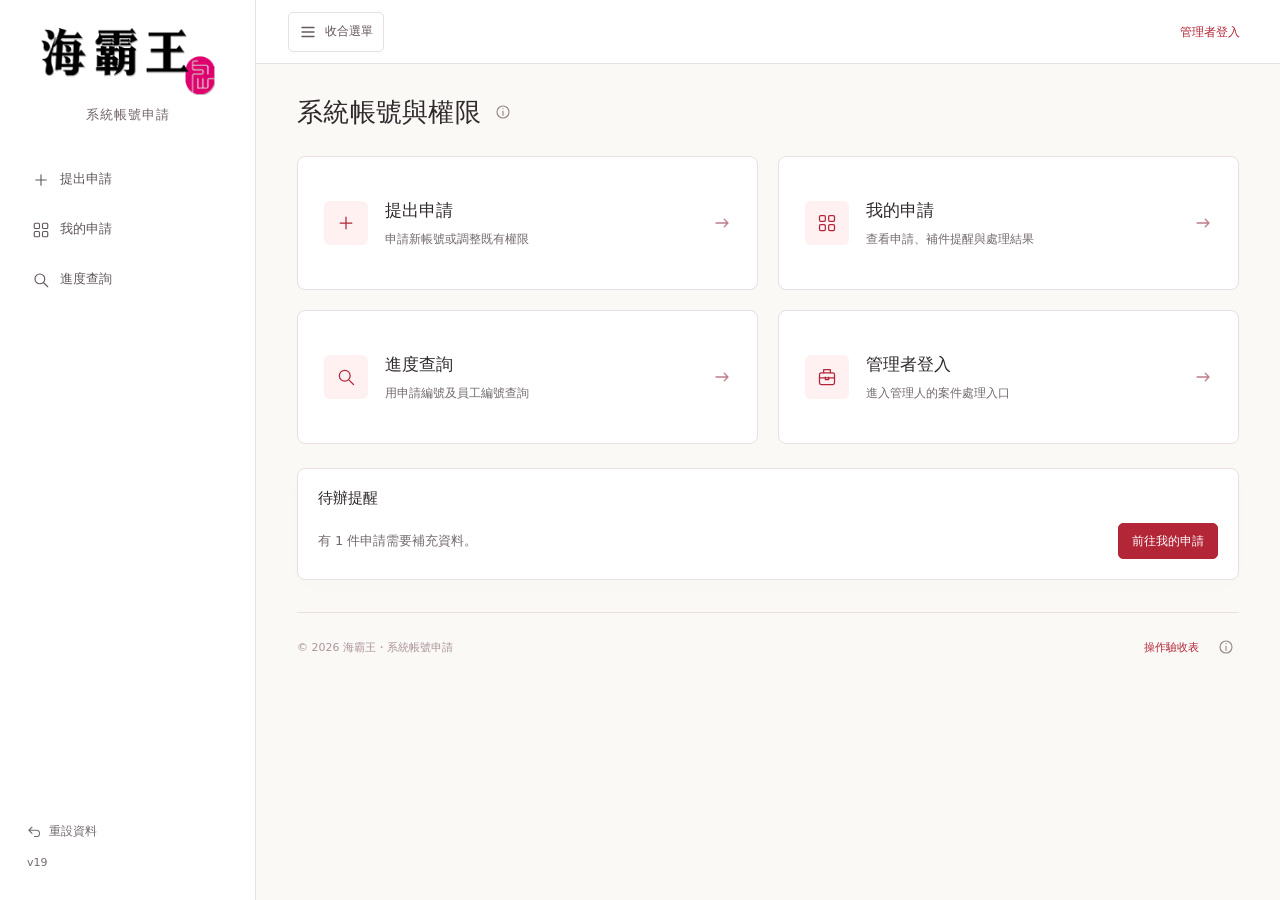
==== demo/index.html @ 64b32afa "Refine red application cards, visible navigation, and gentle transitions" ====
<!doctype html>
<html lang="zh-Hant">
<head>
  <meta charset="utf-8">
  <meta name="viewport" content="width=device-width, initial-scale=1">
  <meta name="theme-color" content="#b32638">
  <meta name="description" content="系統帳號與權限申請平台，提供申請、進度查詢、補件及案件處理。">
  <meta name="referrer" content="no-referrer">
  <meta http-equiv="Content-Security-Policy" content="default-src 'self'; script-src 'self'; style-src 'self' 'unsafe-inline'; img-src 'self' data:; font-src 'self'; connect-src 'none'; object-src 'none'; base-uri 'self'; form-action 'none'">
  <title>權限申請平台</title>
  <link rel="icon" href="./assets/favicon.svg" type="image/svg+xml">
  <link rel="stylesheet" href="./assets/style.css">
  <link rel="stylesheet" href="./assets/portal.css?v=20261023-wizard">
  <link rel="stylesheet" href="./assets/compact.css?v=20261023-wizard">
  <link rel="stylesheet" href="./assets/wizard.css?v=20261023-wizard">
  <link rel="stylesheet" href="./assets/material.css?v=20261023-red">
  <meta name="hpw-demo-version" content="v19-red-20261023">
  <script src="./assets/masters.js?v=20261023-wizard" defer></script>
  <script src="./assets/wizard.js?v=20261023-red" defer></script>
  <script src="./assets/app.js?v=20261023-red" defer></script>
</head>
<body>
  <a class="skip-link" href="#main">跳到主要內容</a>
  <div id="app"></div>
  <dialog id="detail-dialog" aria-labelledby="dialog-title"></dialog>
  <div id="toast" class="toast" role="status" aria-live="polite"></div>
  <noscript><p>請開啟 JavaScript 以使用此網站。</p></noscript>
</body>
</html>
---- demo/assets/style.css ----
:root{font-family:Inter,"Noto Sans TC","PingFang TC","Microsoft JhengHei",system-ui,sans-serif;color:#21304d;background:#f5f7fb;font-synthesis:none;--blue:#1748c5;--muted:#7a8499;--border:#e8ecf3;--ink:#172442;--sidebar:238px}*{box-sizing:border-box}body{margin:0;font-size:14px;line-height:1.6}button,input,select,textarea{font:inherit}button,a,input,select,textarea{-webkit-tap-highlight-color:transparent}button{cursor:pointer}a{color:var(--blue);text-decoration:none}button:focus-visible,a:focus-visible,input:focus-visible,select:focus-visible,textarea:focus-visible{outline:3px solid #93b5ff;outline-offset:3px}button:disabled{cursor:not-allowed;opacity:.5}svg{width:20px;height:20px;fill:none;stroke:currentColor;stroke-width:1.7;stroke-linecap:round;stroke-linejoin:round;flex-shrink:0}.skip-link{position:fixed;left:12px;top:-60px;background:white;z-index:200;padding:10px}.skip-link:focus{top:10px}.sidebar{position:fixed;inset:0 auto 0 0;width:var(--sidebar);background:#fff;border-right:1px solid var(--border);padding:27px 18px;display:flex;flex-direction:column;z-index:40}.brand{display:flex;align-items:center;gap:11px;padding:0 10px 30px}.brand-symbol{width:38px;height:42px;display:grid;place-items:center;border-radius:11px;background:var(--blue);color:white;box-shadow:0 4px 10px #1748c522}.brand-symbol svg{width:26px;height:26px}.brand strong{display:block;font-size:17px;letter-spacing:.3px;color:var(--ink)}.brand small{display:block;font-size:10px;letter-spacing:1.8px;color:#8a94a8}.nav-label{font-size:11px;color:#9aa2b2;padding:15px 15px 8px;letter-spacing:1px}.nav-item{display:flex;align-items:center;gap:12px;padding:12px 15px;color:#69748b;margin:4px 0;border-radius:9px;font-size:13px}.nav-item:hover{background:#f5f7fc;color:var(--ink)}.nav-item.active{background:#edf2ff;color:var(--blue);font-weight:650}.nav-item .nav-count{margin-left:auto;border-radius:6px;min-width:22px;text-align:center;background:white;font-size:11px}.sidebar-bottom{margin-top:auto;padding:20px 9px 0}.sidebar-help{padding:16px;border:1px solid var(--border);border-radius:12px;background:linear-gradient(145deg,#f8faff,#f4f7ff)}.sidebar-help strong{font-size:12px;display:block;color:#536588}.sidebar-help p{font-size:11px;color:#8a95aa;margin:6px 0 12px}.sidebar-help button{font-size:11px;background:white;border:1px solid #dce4f3;border-radius:6px;padding:6px 10px;color:#536588}.version{font-size:10px;color:#a5adbb;text-align:center;margin-top:18px}.shell{margin-left:var(--sidebar);min-height:100vh}.topbar{height:77px;display:flex;align-items:center;gap:20px;padding:0 40px;border-bottom:1px solid var(--border);background:#fff}.breadcrumbs{color:#9aa2b1;font-size:12px;white-space:nowrap}.breadcrumbs span{color:#4c5a76;margin-left:12px}.topbar-search{margin-left:auto;display:flex;align-items:center;gap:8px;color:#95a0b3}.topbar-search input{border:0;background:transparent;outline:none;width:175px;font-size:12px;color:var(--ink);padding:8px}.topbar-search svg{width:17px}.role-switch{display:flex;align-items:center;gap:9px;border-left:1px solid var(--border);padding-left:20px}.avatar{height:34px;width:34px;display:grid;place-items:center;border-radius:50%;background:#eaf0ff;color:var(--blue);font-weight:650;font-size:12px;flex-shrink:0}.role-switch label{display:block;font-size:9px;letter-spacing:.5px;color:#8b95a8;line-height:1.2}.role-switch select{border:0;background:transparent;color:#3f4d67;font-size:12px;padding:2px 18px 2px 0;max-width:155px}.mobile-menu{display:none;background:transparent;border:0;padding:5px}.demo-strip{display:flex;justify-content:center;align-items:center;gap:8px;padding:9px 20px;background:#fff9e9;color:#9c7732;font-size:11px;border-bottom:1px solid #f5ebd2}.demo-strip svg{height:14px;width:14px}.demo-strip strong{font-weight:650}.content{max-width:1460px;margin:0 auto;padding:32px 40px 28px}.page-heading{display:flex;align-items:center;justify-content:space-between;gap:20px;margin-bottom:26px}.eyebrow{font-size:10px;color:#8693ac;letter-spacing:1.8px;font-weight:600;text-transform:uppercase;margin:0 0 5px}.page-heading h1{font-size:25px;letter-spacing:.5px;font-weight:700;color:var(--ink);margin:0 0 7px}.page-heading p{font-size:12px;color:#8893a8;margin:0}.heading-actions{display:flex;gap:9px}.btn{display:inline-flex;align-items:center;justify-content:center;gap:7px;border:1px solid #dfe5ef;border-radius:8px;background:#fff;color:#5a6781;padding:9px 15px;font-size:12px;line-height:1.5;white-space:nowrap;min-height:37px}.btn svg{width:15px;height:15px}.btn:hover{background:#f6f8fc}.btn.primary{background:var(--blue);color:#fff;border-color:var(--blue);box-shadow:0 3px 7px #1748c51a}.btn.primary:hover{background:#103baa}.btn.danger{color:#ba4852;border-color:#f0d5d8}.btn.text{background:none;border:0;color:var(--blue);box-shadow:none;padding:5px 8px}.btn.small{font-size:11px;min-height:29px;padding:5px 10px}.welcome{border:1px solid #e0e9fa;background:linear-gradient(110deg,#edf3ff 0%,#f3f7ff 70%,#f0f6ff);border-radius:14px;padding:25px 28px;display:flex;align-items:center;justify-content:space-between;gap:20px;margin-bottom:24px;overflow:hidden}.welcome-tag{font-size:10px;letter-spacing:.7px;color:#5275c3;display:flex;align-items:center;gap:6px;margin-bottom:7px}.welcome-tag .dot{width:5px;height:5px;border-radius:50%;background:#668ce3}.welcome h2{margin:0 0 8px;font-size:20px;color:#294775;font-weight:650}.welcome p{font-size:12px;color:#7388ab;max-width:560px;margin:0}.welcome-art{width:115px;height:99px;display:grid;place-items:center;position:relative;flex-shrink:0}.art-back{position:absolute;width:65px;height:82px;background:#d9e6ff;border:1px solid #c8dafa;border-radius:10px;transform:rotate(13deg);left:33px;top:5px}.art-front{position:relative;width:66px;height:82px;display:flex;flex-direction:column;gap:8px;border:1px solid #c3d5fa;background:#fff;border-radius:9px;padding:13px;transform:rotate(-7deg);box-shadow:0 8px 20px #5073bb15}.art-front span{height:4px;background:#dce6f8;border-radius:2px}.art-front span:first-child{height:17px;width:17px;display:grid;place-items:center;background:#eaf1ff;color:#6289da}.art-front span svg{width:13px}.art-check{position:absolute;right:5px;bottom:4px;width:28px;height:28px;background:#7397ea;border-radius:50%;display:grid;place-items:center;color:#fff;border:4px solid #edf3ff}.art-check svg{width:14px}.stats{display:grid;grid-template-columns:repeat(4,minmax(0,1fr));gap:17px;margin-bottom:24px}.stat-card{border:1px solid var(--border);border-radius:12px;background:white;padding:18px 20px}.stat-top{display:flex;justify-content:space-between;align-items:center;color:#8790a3;font-size:11px}.stat-icon{height:32px;width:32px;border-radius:9px;display:grid;place-items:center;background:#eef3ff;color:#5d7ed0}.stat-icon svg{height:16px;width:16px}.stat-card:nth-child(2) .stat-icon{background:#fff7e8;color:#d3a550}.stat-card:nth-child(3) .stat-icon{background:#e9f8f1;color:#53a487}.stat-card:nth-child(4) .stat-icon{background:#fff0f0;color:#d48084}.stat-bottom{display:flex;align-items:flex-end;justify-content:space-between;margin-top:9px}.stat-number{font-size:31px;font-weight:650;color:#283754;line-height:1.1;font-variant-numeric:tabular-nums}.stat-caption{font-size:10px;color:#9ba4b4;margin-top:8px}.stat-bottom small{font-size:10px;color:#9aa5b6}.dashboard-grid{display:grid;grid-template-columns:minmax(0,1fr) 280px;gap:23px;align-items:start}.panel{background:white;border:1px solid var(--border);border-radius:12px;overflow:hidden}.panel-head{display:flex;align-items:center;justify-content:space-between;padding:20px 22px 15px;gap:12px}.panel-head h2{font-size:14px;font-weight:650;color:#344260;margin:0}.panel-head p{font-size:10px;color:#9ba4b4;margin:4px 0 0}.panel-head svg{width:16px}.filter-bar{display:flex;align-items:center;gap:5px;padding:0 20px 15px;border-bottom:1px solid #f0f3f7;flex-wrap:wrap}.filter{border:0;background:transparent;border-radius:6px;padding:6px 10px;color:#8c96a9;font-size:11px}.filter.active{background:#edf2ff;color:var(--blue);font-weight:600}.filter .count{margin-left:5px;font-size:9px;opacity:.8}.table-wrap{overflow:auto}table{width:100%;border-collapse:collapse;text-align:left;white-space:nowrap;font-size:11px}th{background:#fafbfe;color:#99a2b4;font-weight:500;padding:12px 15px;border-bottom:1px solid #f0f3f8}th:first-child,td:first-child{padding-left:23px}td{padding:15px;border-bottom:1px solid #f1f4f8;color:#68758e}tr:last-child td{border-bottom:0}td strong{display:block;font-weight:500;color:#354969;font-size:11px}td small{font-size:9px;color:#a3adbc;display:block;margin-top:3px}.request-link{padding:0;color:#45689f;border:0;background:none;font-size:11px;font-variant-numeric:tabular-nums}.request-link:hover{text-decoration:underline}.system-tag{display:inline-block;border:1px solid #e7ecf4;background:#f8faff;padding:1px 6px;border-radius:4px;font-size:10px;color:#8390a7;margin:2px 4px 2px 0}.badge{display:inline-flex;align-items:center;gap:5px;font-size:10px;border-radius:5px;padding:3px 7px;background:#f0f3f8;color:#7d8ca5;white-space:nowrap}.badge:before{content:"";width:4px;height:4px;border-radius:50%;background:currentColor}.badge.pending{background:#fff7e8;color:#bb9546}.badge.progress{background:#edf3ff;color:#7392cf}.badge.complete{background:#eaf8f0;color:#64a184}.badge.returned{background:#fff0f0;color:#cd8489}.badge.partial{background:#f2edfe;color:#9b85ca}.table-footer{display:flex;justify-content:space-between;align-items:center;gap:10px;border-top:1px solid #eef1f6;padding:13px 21px;font-size:10px;color:#a0a9b8}.pagination{display:flex;gap:5px}.pagination button{border:1px solid var(--border);background:#fff;border-radius:5px;min-width:25px;height:25px;color:#9ca5b4;font-size:10px}.pagination .active{background:#edf2ff;border-color:#d8e2fa;color:var(--blue)}.side-stack{display:flex;flex-direction:column;gap:18px}.guide-list{padding:0 20px 17px}.guide-item{display:flex;align-items:flex-start;gap:12px;margin:15px 0}.step-icon{width:27px;height:27px;border-radius:8px;background:#f0f4fc;display:grid;place-items:center;color:#8ca0c1;flex-shrink:0}.step-icon svg{width:14px;height:14px}.guide-item strong{display:block;font-size:11px;font-weight:550;color:#63718d}.guide-item p{font-size:10px;line-height:1.7;color:#a0a8b7;margin:3px 0 0}.timeline{padding:0 22px 18px}.timeline-item{position:relative;padding:0 0 18px 18px;border-left:1px solid #e8edf6}.timeline-item:last-child{border-left-color:transparent;padding-bottom:2px}.timeline-item:before{position:absolute;content:"";left:-4px;top:5px;width:7px;height:7px;border-radius:50%;background:#b4c6eb;border:2px solid white;box-shadow:0 0 0 1px #dce5f5}.timeline-item strong{display:block;font-size:10px;font-weight:500;color:#74819b}.timeline-item small{font-size:9px;color:#adb5c1}.timeline-item p{font-size:10px;color:#9aa6ba;margin:3px 0}.mini-note{font-size:10px;color:#9da8bb;display:flex;gap:7px;align-items:flex-start;margin-top:20px}.mini-note svg{width:13px;height:13px;margin-top:2px}.page-footer{display:flex;justify-content:space-between;align-items:center;margin-top:28px;padding-top:18px;color:#b0b8c6;font-size:10px;border-top:1px solid #e9edf5;gap:10px}.form-layout{display:grid;grid-template-columns:minmax(0,1fr) 280px;gap:23px;align-items:start}.form-section{padding:23px 26px;border-bottom:1px solid #f0f3f7}.form-section:last-child{border-bottom:0}.section-heading{display:flex;align-items:center;gap:9px;margin-bottom:20px}.section-number{display:grid;place-items:center;width:23px;height:23px;border-radius:7px;background:#edf3ff;color:#7694d0;font-size:11px}.section-heading h2{font-size:14px;margin:0;font-weight:600}.form-grid{display:grid;grid-template-columns:1fr 1fr;gap:17px 22px}.field{display:flex;flex-direction:column;gap:6px;font-size:12px;color:#6b7891}.field input,.field select,.field textarea,.lookup-input{width:100%;border:1px solid #e0e6f0;border-radius:7px;background:#fff;color:#364764;padding:10px 12px;font-size:12px;min-height:40px}.field input::placeholder,.field textarea::placeholder{color:#b1b9c8}.field textarea{min-height:90px;resize:vertical}.required{color:#d58d94}.full{grid-column:1/-1}.radio-group{display:flex;gap:20px;flex-wrap:wrap;font-size:12px;color:#66758f;margin-bottom:18px}.radio-group label{display:flex;align-items:center;gap:7px}input[type=radio],input[type=checkbox]{accent-color:var(--blue);height:15px;width:15px;flex-shrink:0}.system-card{border:1px solid #e4eaf3;border-radius:9px;padding:13px 15px;margin-bottom:11px}.system-card.selected{border-color:#b4c8f5;background:#fcfdff}.system-choice{display:flex;align-items:center;gap:10px;font-weight:550;font-size:12px;cursor:pointer}.system-choice small{margin-left:auto;color:#a6b0c0;font-size:10px;font-weight:400}.role-options{display:flex;gap:9px 18px;flex-wrap:wrap;margin:13px 0 2px 24px;border-top:1px dashed #e5ecf8;padding-top:12px}.role-options label{display:flex;align-items:center;gap:6px;font-size:11px;color:#7989a4}.role-options input{width:13px;height:13px}.company-options{display:flex;gap:16px;flex-wrap:wrap}.company-options label{display:flex;align-items:center;gap:7px;color:#74829c;font-size:12px}.form-submit{display:flex;align-items:center;justify-content:space-between;gap:15px;padding:20px 26px;background:#fcfdff}.form-submit p{font-size:10px;color:#9ca7ba;margin:0}.success-panel{text-align:center;padding:45px 25px}.success-mark{width:55px;height:55px;border-radius:50%;background:#e6f6ed;color:#55a07c;display:grid;place-items:center;margin:0 auto 16px}.success-mark svg{width:27px;height:27px}.success-panel h2{font-size:21px;margin:0 0 7px}.success-panel p{font-size:12px;color:#8a97ae}.request-number{display:flex;align-items:center;justify-content:space-between;gap:20px;max-width:380px;margin:24px auto;background:#f3f6fc;border:1px solid #e3eaf5;border-radius:9px;padding:14px 18px}.request-number code{font-size:18px;color:#30579b}.success-actions{display:flex;justify-content:center;gap:12px}.lookup-panel{padding:27px;max-width:830px}.lookup-panel h2{font-size:14px;margin:0 0 8px}.lookup-panel>p{font-size:12px;color:#8d99af}.lookup-form{display:grid;grid-template-columns:1.5fr 1fr auto;align-items:end;gap:14px;margin:24px 0 14px}.sample-link{display:flex;gap:10px;align-items:center;font-size:11px;color:#9ca7b9}.lookup-result{max-width:1000px;margin-top:22px}.case-summary{padding:22px 25px;border-bottom:1px solid var(--border)}.case-summary h2{font-size:15px;margin:0 0 15px;display:flex;gap:14px;align-items:center;flex-wrap:wrap}.detail-grid{display:grid;grid-template-columns:repeat(3,1fr);gap:17px}.detail-grid dt{font-size:10px;color:#9aa5b8;margin-bottom:4px}.detail-grid dd{margin:0;font-size:12px;color:#556784;overflow-wrap:anywhere}.detail-grid dl{margin:0}.return-note{background:#fff5f3;border:1px solid #f5dfdb;border-radius:8px;color:#b17d71;font-size:12px;padding:12px 16px;margin:16px 25px}.case-actions{display:flex;justify-content:flex-end;gap:10px;padding:17px 25px}.empty{text-align:center;padding:45px 20px;color:#a2adbe;font-size:12px}.empty svg{display:block;margin:0 auto 10px;width:30px;height:30px;color:#c1ccdd}.settings-grid{display:grid;grid-template-columns:repeat(2,minmax(0,1fr));gap:20px}.settings-list{padding:0 22px 15px}.settings-row{display:flex;justify-content:space-between;align-items:center;padding:13px 0;border-top:1px solid var(--border);gap:15px}.settings-row strong{font-size:12px;display:block;font-weight:550}.settings-row small{display:block;font-size:10px;color:#98a4b9}.settings-row label{display:flex;align-items:center;gap:8px;font-size:11px;color:#8c9bb1}.settings-row select{font-size:11px;border:1px solid var(--border);border-radius:6px;padding:5px;max-width:170px;color:#63748f;background:white}.notice{padding:14px 18px;border:1px solid #e3eaf7;border-radius:9px;background:#f3f7ff;color:#7a8eaf;font-size:11px;margin-bottom:20px}dialog{width:min(690px,calc(100% - 30px));border:1px solid #e0e7f1;border-radius:15px;padding:0;color:var(--ink);max-height:90vh;box-shadow:0 30px 100px #13254d30}dialog::backdrop{background:#162d5144;backdrop-filter:blur(3px)}.dialog-header{display:flex;align-items:center;justify-content:space-between;padding:20px 25px;border-bottom:1px solid var(--border);position:sticky;top:0;background:white;z-index:1}.dialog-header h2{font-size:15px;margin:0}.dialog-body{padding:23px 25px}.dialog-body h3{font-size:13px;margin:22px 0 12px}.icon-btn{background:none;border:0;color:#9aa5b9;padding:3px;display:grid;place-items:center}.dialog-footer{display:flex;justify-content:flex-end;gap:10px;padding:17px 25px;background:#fafcff;border-top:1px solid var(--border);flex-wrap:wrap}.dialog-body .notice{margin-top:17px}.dialog-body .detail-grid{grid-template-columns:1fr 1fr}.dialog-body .form-grid{margin-top:20px}.secret-demo{background:#f5f7fc;padding:15px;border-radius:8px;border:1px solid #e4eaf4;margin-top:17px;font-size:12px}.secret-demo code{color:#4a6d9f}.toast{position:fixed;bottom:26px;left:calc(50% + 80px);transform:translate(-50%,20px);opacity:0;pointer-events:none;z-index:100;max-width:calc(100% - 30px);padding:12px 20px;border-radius:9px;background:#263a5c;color:white;font-size:12px;box-shadow:0 7px 25px #18294425;transition:opacity .18s,transform .18s}.toast.visible{opacity:1;transform:translate(-50%,0)}.menu-backdrop{display:none}.error-text{font-size:12px;color:#bb6b70;margin:12px 0}.plain-list{font-size:11px;color:#95a2b6;padding-left:16px;line-height:2.1}.chip-button{border:1px solid #dfe7f4;background:#f6f9ff;border-radius:5px;padding:4px 9px;font-size:10px;color:#7790b8}.manager-tabs{margin-bottom:18px;display:flex;gap:8px}.manager-tabs button{border:1px solid #e2e8f3;background:white;color:#8a98af;border-radius:7px;padding:8px 15px;font-size:12px}.manager-tabs button.active{border-color:#bfcef0;background:#edf3ff;color:var(--blue)}[hidden]{display:none!important}@media(min-width:1550px){.dashboard-grid{grid-template-columns:minmax(0,1fr) 310px}}@media(max-width:1200px){:root{--sidebar:215px}.topbar{padding:0 26px}.content{padding:28px 26px}.dashboard-grid,.form-layout{grid-template-columns:minmax(0,1fr) 245px;gap:17px}.stat-card{padding:15px}.topbar-search input{width:115px}.panel-head{padding:18px}.form-grid{gap:16px}}@media(max-width:1050px){.dashboard-grid,.form-layout{grid-template-columns:1fr}.side-stack{display:grid;grid-template-columns:1fr 1fr}.topbar-search{display:none}.role-switch{margin-left:auto}.stat-card{padding:15px 17px}.welcome h2{font-size:19px}}@media(max-width:760px){:root{--sidebar:238px}.sidebar{transform:translateX(-100%);transition:transform .2s}.sidebar.open{transform:translateX(0)}.menu-backdrop.visible{display:block;position:fixed;inset:0;background:#1b30564d;z-index:35}.shell{margin-left:0}.mobile-menu{display:block}.topbar{height:66px;padding:0 17px;gap:10px}.breadcrumbs{font-size:11px}.breadcrumbs span{margin-left:6px}.role-switch{padding-left:12px;gap:7px}.role-switch select{max-width:135px;font-size:11px}.avatar{height:30px;width:30px}.demo-strip{font-size:10px;padding:8px 15px;line-height:1.6}.content{padding:23px 17px}.page-heading{align-items:flex-start;gap:12px;margin-bottom:20px}.page-heading h1{font-size:22px}.page-heading p{font-size:11px;max-width:230px}.heading-actions .btn{padding:8px 11px;font-size:11px}.welcome{padding:22px}.welcome h2{font-size:17px}.welcome p{font-size:11px}.welcome-art{width:80px;transform:scale(.85);transform-origin:right center}.stats{grid-template-columns:repeat(2,minmax(0,1fr));gap:12px}.stat-number{font-size:28px}.stat-caption{font-size:9px}.side-stack{grid-template-columns:1fr}.form-section{padding:21px 19px}.form-grid{grid-template-columns:1fr;gap:15px}.lookup-form{grid-template-columns:1fr}.lookup-panel{padding:22px}.detail-grid{grid-template-columns:1fr 1fr}.settings-grid{grid-template-columns:1fr}.table-footer{padding:13px 15px}.page-footer{font-size:9px;align-items:flex-start;gap:14px}.toast{left:50%}.form-submit{padding:18px;align-items:flex-end}.form-submit p{max-width:185px}.dialog-body,.dialog-header{padding:20px}.dialog-body .form-grid{grid-template-columns:1fr}.dialog-body .detail-grid{gap:14px}.success-actions{flex-wrap:wrap}.request-number{padding:12px}.request-number code{font-size:16px}.system-choice small{display:none}}@media(prefers-reduced-motion:reduce){*{transition:none!important;scroll-behavior:auto!important}}
---- demo/assets/portal.css ----
/* The supplied original v19 uses a warm gray canvas, pink actions and blue section rules.
   Keep that hierarchy, with larger type, stronger contrast and responsive task cards. */
:root {
  --blue: #be3159;
  --ink: #263147;
  --muted: #596477;
  --border: #d9dee7;
  --sidebar: 258px;
  color: var(--ink);
  background: #f7f5f6;
  font-family: "Microsoft JhengHei", "PingFang TC", system-ui, sans-serif;
}
body { font-size: 16px; line-height: 1.7; }
button, a, input, select, textarea { touch-action: manipulation; }
button:focus-visible, a:focus-visible, input:focus-visible, select:focus-visible,
textarea:focus-visible { outline-color: #285cb4; }
.sidebar { padding: 30px 18px 20px; background: #f2f3f6; overflow-y: auto; }
.brand { padding: 0 8px 27px; }
.brand-symbol { background: #be3159; box-shadow: none; }
.brand small { color: #5b6576; font-size: 14px; letter-spacing: 1px; }
.brand strong { font-size: 20px; }
.brand { flex-direction: column; align-items: center; gap: 10px; padding: 0 0 24px; }
.company-logo { display: block; width: 205px; max-width: 100%; height: auto; object-fit: contain; background: #fff; }
.brand-caption { color: #465267; font-size: 17px; letter-spacing: 1px; }
.mobile-brand { display: none; }
.nav-label { color: #596477; font-size: 14px; letter-spacing: 0; }
.nav-item { color: #465267; font-size: 16px; min-height: 48px; padding: 12px 14px; }
.nav-item.active { background: #fbe6ed; color: #a5254a; }
.nav-item:hover { background: #fff; }
.sidebar-help { background: #fff; border-color: #d9dee7; padding: 16px; }
.sidebar-help strong { color: #39465c; font-size: 15px; }
.sidebar-help p, .sidebar-help button { color: #596477; font-size: 14px; }
.sidebar-help button { min-height: 44px; }
.version { color: #596477; font-size: 13px; }
.topbar { padding: 0 36px; height: 78px; }
.breadcrumbs, .topbar-search input { color: #596477; font-size: 14px; }
.breadcrumbs span { color: #263147; }
.topbar-search input { width: 190px; }
.role-switch { margin-left: auto; }
.role-switch label { color: #596477; font-size: 13px; }
.role-switch select { color: #263147; font-size: 15px; min-height: 36px; max-width: 182px; }
.avatar { color: #a5254a; background: #fbe6ed; font-size: 15px; }
.demo-strip { color: #755318; background: #fff7e4; font-size: 14px; padding: 10px 20px; }
.demo-strip svg { width: 18px; height: 18px; }
.content { max-width: 1440px; padding: 34px 36px; }
.page-heading { margin-bottom: 25px; }
.page-heading h1 { font-size: clamp(26px, 2.5vw, 34px); color: #263147; letter-spacing: 0; line-height: 1.45; }
.page-heading p { color: #596477; font-size: 16px; margin-top: 8px; }
.btn, .btn.small, .chip-button { min-height: 44px; font-size: 15px; padding: 10px 16px; border-radius: 9px; color: #39465c; }
.btn.primary { background: #be3159; border-color: #be3159; color: #fff; box-shadow: none; }
.btn.primary:hover { background: #a5254a; }
.btn.text { color: #a5254a; }
.btn.danger { color: #a3293b; border-color: #dcb7bd; }
.btn svg { width: 18px; height: 18px; }
.panel { border-color: #d9dee7; border-radius: 12px; box-shadow: 0 2px 5px #26314703; }
.panel-head { padding: 22px 24px 16px; }
.panel-head h2 { font-size: 19px; color: #263147; }
.panel-head p { font-size: 14px; color: #596477; }
.form-layout { grid-template-columns: minmax(0, 1fr) 264px; gap: 24px; }
.form-intro { display: flex; gap: 9px; align-items: flex-start; background: #fafbfc; color: #596477; padding: 16px 26px; font-size: 14px; border-bottom: 1px solid var(--border); }
.form-intro svg { width: 18px; height: 18px; margin-top: 3px; }
.form-intro strong, .required { color: #a5254a; }
.form-section { padding: 28px 26px; border-color: #e7e9ee; scroll-margin-top: 20px; }
.section-heading { border-left: 4px solid #4a86ff; padding-left: 12px; margin-bottom: 22px; gap: 9px; }
.section-heading h2 { font-size: 21px; font-weight: 750; color: #263147; }
.section-number { background: #edf3fd; color: #315d9d; min-width: 27px; width: 27px; height: 27px; font-size: 14px; }
.form-grid { grid-template-columns: 1fr 1fr; gap: 20px; }
.field { color: #39465c; font-size: 16px; gap: 8px; }
.field input, .field select, .field textarea, .lookup-input {
  border-color: #b8c0ce; border-radius: 8px; padding: 11px 12px;
  color: #263147; font-size: 16px; min-height: 48px; line-height: 1.5;
}
.field input:focus, .field select:focus, .field textarea:focus { border-color: #285cb4; }
.field input:disabled, .field input[readonly] { color: #596477; background: #f2f3f6; opacity: 1; }
.field input::placeholder, .field textarea::placeholder { color: #667085; }
.field textarea { min-height: 120px; }
.radio-group { gap: 12px; font-size: 16px; margin-bottom: 22px; }
.radio-group label { border: 1px solid #d9dee7; border-radius: 8px; min-height: 48px; padding: 10px 16px; color: #39465c; cursor: pointer; }
.radio-group label:has(input:checked) { background: #fff1f5; border-color: #ce7390; color: #9b2246; }
input[type=radio], input[type=checkbox] { width: 20px; height: 20px; margin: 0; }
.system-card { border-color: #d9dee7; padding: 15px 18px; margin-bottom: 14px; }
.system-card.selected { border-color: #ce7390; background: #fffbfc; }
.system-choice { font-size: 16px; min-height: 36px; color: #263147; flex-wrap: wrap; }
.system-choice small { color: #596477; font-size: 13px; }
.role-options { gap: 4px 18px; margin: 12px 0 0 0; padding-top: 12px; border-color: #e2d4da; }
.role-options label, .company-options label { font-size: 15px; color: #39465c; min-height: 44px; gap: 9px; }
.role-options input { width: 20px; height: 20px; }
.role-options span { color: #596477 !important; font-size: 14px !important; }
.form-submit { padding: 20px 26px; border-top: 1px solid #d9dee7; background: #fafbfc; align-items: center; }
.form-submit p { color: #596477; font-size: 14px; max-width: 280px; }
.application-aside { position: sticky; top: 24px; }
.draft-summary { padding: 0 24px 20px; }
.draft-summary dl { margin: 0; }
.draft-summary dt { color: #596477; font-size: 14px; margin-top: 13px; }
.draft-summary dd { color: #263147; font-size: 16px; margin: 2px 0 0; overflow-wrap: anywhere; }
.draft-summary p { color: #596477; font-size: 14px; border-top: 1px solid #d9dee7; padding-top: 16px; margin-bottom: 0; }
.guide-item strong { font-size: 15px; color: #39465c; }
.guide-item p, .plain-list { font-size: 14px; color: #596477; }
.guide-list { padding: 0 24px 22px; }
.step-icon { color: #315d9d; background: #edf3fd; }
.action-banner { border: 1px solid #e5b1c1; border-radius: 12px; background: #fff1f5; padding: 22px 24px; display: flex; align-items: center; justify-content: space-between; gap: 18px; margin-bottom: 22px; }
.action-banner > div { display: flex; gap: 14px; align-items: center; }
.action-banner strong { font-size: 18px; color: #962343; }
.action-banner p { font-size: 15px; color: #65414e; margin: 5px 0 0; }
.action-banner svg { color: #a5254a; }
.stats { gap: 14px; }
.stat-card { padding: 18px; }
.stat-top, .stat-caption, .stat-bottom small { color: #596477; font-size: 14px; }
.stat-number { font-size: 32px; color: #263147; }
.dashboard-grid { grid-template-columns: minmax(0, 1fr); }
.dashboard-grid > .side-stack { display: none; }
.filter { color: #596477; font-size: 15px; padding: 10px 12px; min-height: 44px; }
.filter .count { font-size: 14px; }
.filter.active, .pagination .active { color: #a5254a; background: #fbe6ed; }
table { font-size: 15px; white-space: normal; }
th { color: #596477; background: #f4f5f7; font-size: 14px; }
td { color: #465267; padding: 18px 14px; overflow-wrap: anywhere; }
td strong, .request-link { color: #39465c; font-size: 15px; }
td small { color: #596477; font-size: 14px; }
.request-link { color: #a5254a; min-height: 44px; text-align: left; overflow-wrap: anywhere; }
.system-tag { color: #465267; background: #f2f4f8; border-color: #d9dee7; font-size: 13px; padding: 3px 7px; }
.badge { font-size: 14px; padding: 5px 9px; font-weight: 550; }
.badge.pending { color: #815900; background: #fff5d9; }
.badge.progress { color: #315d9d; background: #edf3ff; }
.badge.complete { color: #246547; background: #e8f5ed; }
.badge.returned { color: #a3293b; background: #fcebed; }
.badge.partial { color: #68439d; background: #f1eafa; }
.table-footer, .pagination button { color: #596477; font-size: 14px; }
.pagination button { min-width: 44px; height: 44px; }
.lookup-panel h2 { font-size: 21px; }
.lookup-panel > p, .sample-link { font-size: 15px; color: #596477; }
.lookup-form { grid-template-columns: 1.4fr 1fr auto; gap: 16px; }
.chip-button { color: #315d9d; }
.case-summary h2 { font-size: 20px; }
.detail-grid dt { color: #596477; font-size: 14px; }
.detail-grid dd { color: #263147; font-size: 16px; }
.return-note { color: #963d35; border-color: #e4bdb8; font-size: 16px; }
.notice, .mini-note { color: #526179; font-size: 14px; }
.notice { background: #edf3fd; border-color: #cad8ee; }
.mini-note svg { width: 18px; height: 18px; }
.empty { color: #596477; font-size: 16px; }
.success-panel h2 { font-size: 26px; }
.success-panel p { color: #596477; font-size: 16px; }
.request-number { max-width: 440px; }
.request-number code { color: #a5254a; }
.manager-tabs { flex-wrap: wrap; }
.manager-tabs button { color: #596477; font-size: 16px; min-height: 48px; }
.manager-tabs button.active { color: #a5254a; border-color: #ce7390; background: #fff1f5; }
.settings-row strong { color: #263147; font-size: 16px; }
.settings-row small, .settings-row label { color: #596477; font-size: 14px; }
.settings-row select { color: #39465c; font-size: 15px; min-height: 44px; }
.settings-row { padding: 18px 0; }
.settings-tabs { display: flex; flex-wrap: wrap; gap: 4px; padding: 16px 18px 0; border-bottom: 1px solid var(--border); background: #fafbfc; }
.settings-tabs [role=tab] { min-height: 48px; font-size: 15px; color: #596477; padding: 10px 14px; background: transparent; border: 0; border-bottom: 3px solid transparent; }
.settings-tabs [aria-selected=true] { color: #a5254a; font-weight: 700; border-bottom-color: #be3159; }
.master-content { padding: 24px 26px; border-bottom: 1px solid #e7e9ee; }
.master-content h2 { font-size: 21px; margin: 0 0 8px; }
.master-content h3 { font-size: 21px; margin: 28px 0 18px; padding-left: 12px; border-left: 4px solid #4a86ff; }
.master-content > p, .field-help { font-size: 14px; color: #596477; margin: 0; }
.master-content .form-grid { margin-bottom: 24px; }
.master-checkbox { display: flex; align-items: center; gap: 10px; min-height: 44px; font-size: 15px; }
.master-add { padding: 22px 26px; }
.master-add summary { font-size: 17px; cursor: pointer; color: #a5254a; min-height: 44px; display: list-item; }
.master-add .form-grid { margin: 20px 0; }
.history-form { display: flex; align-items: end; gap: 12px; margin-top: 22px; }
.history-form .field { flex: 1; }
.page-footer a { color: #a5254a; min-height: 44px; display: inline-flex; align-items: center; }
.acceptance-container { max-width: 1180px; margin: auto; padding: 32px 24px; }
.acceptance-header { display: flex; align-items: center; justify-content: space-between; gap: 20px; }
.acceptance-header img { width: 192px; height: auto; background: #fff; }
.acceptance-container h1 { font-size: 30px; }
.acceptance-container h2 { font-size: 21px; }
.acceptance-page td { vertical-align: top; }
.acceptance-result { min-width: 110px; }
.acceptance-result label { display: flex; align-items: center; gap: 8px; min-height: 44px; white-space: nowrap; }
.acceptance-notes { margin-top: 28px; }
@media print {
  .acceptance-container { max-width: none; padding: 0; }
  .acceptance-header a { display: none; }
  .acceptance-page table { font-size: 11px; }
  .acceptance-page td, .acceptance-page th { padding: 8px; }
  .acceptance-result label { min-height: 26px; font-size: 11px; }
  .acceptance-page tr { break-inside: avoid; }
}
.settings-list > p { color: #596477 !important; font-size: 14px !important; }
.login-panel { max-width: 650px; padding: 32px; }
.login-panel h2 { font-size: 23px; margin: 16px 0 8px; }
.login-panel > p { color: #596477; }
.login-symbol { background: #fbe6ed; color: #a5254a; width: 54px; height: 54px; border-radius: 14px; display: grid; place-items: center; }
.login-symbol svg { width: 28px; height: 28px; }
.demo-roles { display: grid; gap: 12px; margin: 24px 0; }
.demo-roles .btn { justify-content: flex-start; min-height: 54px; }
.demo-roles .btn svg:last-child { margin-left: auto; }
dialog { width: min(780px, calc(100% - 30px)); }
.dialog-header h2 { font-size: 21px; }
.icon-btn { min-width: 44px; min-height: 44px; color: #596477; }
.dialog-body h3 { font-size: 18px; }
.dialog-body > p, .dialog-body > div[style], .case-summary > p { font-size: 15px !important; color: #596477 !important; }
.dialog-body .secret-demo { font-size: 16px !important; color: #263147 !important; }
.dialog-body .secret-demo code { color: #315d9d; }
.timeline-item strong, .timeline-item p, .timeline-item small { color: #596477; font-size: 14px; }
.error-summary { background: #fcebed; color: #a3293b; border: 1px solid #e5b1c1; border-radius: 8px; padding: 14px; margin: 20px 26px; }
.toast { font-size: 16px; background: #263147; }
.page-footer { color: #596477; font-size: 13px; flex-wrap: wrap; }
@media (max-width: 1200px) {
  :root { --sidebar: 238px; }
  .content, .topbar { padding-left: 26px; padding-right: 26px; }
  .form-layout { grid-template-columns: minmax(0, 1fr); }
  .application-aside { display: none; }
  .topbar-search { display: none; }
}
@media (max-width: 760px) {
  :root { --sidebar: 238px; }
  .sidebar { padding: 24px 16px; }
  .brand strong { font-size: 18px; }
  .topbar { height: 76px; padding: 0 16px; gap: 10px; }
  .mobile-menu { color: #39465c; min-width: 44px; min-height: 44px; }
  .mobile-brand { display: flex; align-items: center; min-width: 0; flex: 1; }
  .mobile-brand img { display: block; width: 112px; max-width: 100%; height: auto; object-fit: contain; }
  .breadcrumbs { display: none; }
  .role-switch { padding-left: 0; border: 0; }
  .role-switch label { font-size: 13px; }
  .role-switch select { font-size: 15px; max-width: 190px; min-height: 36px; }
  .role-switch { gap: 0; }
  .role-switch .avatar { display: none; }
  .role-switch select { max-width: 151px; font-size: 14px; }
  .demo-strip { padding: 10px 16px; justify-content: flex-start; font-size: 13px; flex-wrap: wrap; gap: 4px 7px; }
  .demo-strip span { flex-basis: 100%; padding-left: 25px; }
  .content { padding: 25px 16px; }
  .page-heading { flex-wrap: wrap; margin-bottom: 21px; }
  .page-heading h1 { font-size: 27px; }
  .page-heading p { max-width: none; font-size: 15px; }
  .heading-actions .btn { font-size: 15px; min-height: 44px; padding: 10px 16px; }
  .form-intro { padding: 16px 18px; }
  .form-section { padding: 23px 18px; }
  .section-heading h2 { font-size: 21px; }
  .form-grid { grid-template-columns: 1fr; gap: 18px; }
  .radio-group { gap: 10px; }
  .radio-group label { padding: 10px 12px; flex: 1; justify-content: center; }
  .system-card { padding: 14px; }
  .system-choice { min-height: 44px; }
  .system-choice small { display: block; margin-left: 30px; flex-basis: 100%; }
  .role-options { display: grid; grid-template-columns: 1fr; }
  .company-options { display: grid; grid-template-columns: 1fr; }
  .form-submit { display: flex; flex-direction: column; align-items: stretch; padding: 20px 18px; gap: 14px; }
  .form-submit p { max-width: none; }
  .form-submit .btn { min-height: 50px; }
  .stats { gap: 12px; }
  .stat-top { font-size: 14px; }
  .stat-caption { display: none; }
  .stat-number { font-size: 29px; }
  .action-banner { padding: 18px; flex-direction: column; align-items: stretch; }
  .action-banner > div { align-items: flex-start; }
  .action-banner strong { font-size: 17px; }
  .action-banner p { font-size: 14px; }
  .panel-head { padding: 20px 18px 16px; }
  .filter-bar { padding: 0 12px 14px; gap: 4px; }
  .filter { font-size: 14px; padding: 10px; }
  .table-wrap { overflow: visible; }
  table, tbody, tr { display: block; width: 100%; }
  thead { position: absolute; width: 1px; height: 1px; overflow: hidden; clip-path: inset(50%); }
  tbody tr { padding: 12px 18px; border-bottom: 1px solid #d9dee7; }
  td, th:first-child, td:first-child { padding: 7px 0; }
  td { display: grid; grid-template-columns: 100px minmax(0, 1fr); gap: 6px 12px; border: 0; font-size: 15px; }
  td::before { content: attr(data-label); color: #596477; font-size: 14px; padding-top: 3px; }
  td > * { grid-column: 2; }
  td small { margin: 0; }
  td .system-tag { grid-column: auto; }
  td div { grid-column: 2; }
  td[colspan] { display: block; }
  td[colspan]::before { display: none; }
  td .btn { justify-self: start; }
  .request-link { min-height: 36px; }
  .table-footer { flex-wrap: wrap; }
  .pagination { flex-wrap: wrap; }
  .lookup-form { grid-template-columns: 1fr; }
  .lookup-panel { padding: 22px 18px; }
  .sample-link { flex-wrap: wrap; }
  .detail-grid, .dialog-body .detail-grid { grid-template-columns: 1fr; }
  .detail-grid dt { font-size: 14px; }
  .detail-grid dd { font-size: 16px; }
  .case-summary { padding: 20px 18px; }
  .case-summary h2 { font-size: 18px; overflow-wrap: anywhere; }
  .settings-row { flex-wrap: wrap; }
  .settings-row select { max-width: 100%; }
  .settings-tabs { padding: 12px 10px 0; gap: 0; }
  .settings-tabs [role=tab] { font-size: 14px; padding: 10px; }
  .master-content, .master-add { padding: 22px 18px; }
  .history-form { flex-wrap: wrap; }
  .history-form .field { flex-basis: 100%; }
  .acceptance-container { padding: 22px 16px; }
  .acceptance-header { flex-wrap: wrap; }
  .acceptance-header img { width: 160px; }
  .acceptance-page td.acceptance-result { display: grid; }
  .login-panel { padding: 25px 20px; }
  .dialog-header { padding: 16px 18px; }
  .dialog-header h2 { font-size: 19px; }
  .dialog-body { padding: 20px 18px; }
  .dialog-footer { padding: 16px 18px; }
  .dialog-footer .btn { flex: 1; }
  .request-number { gap: 8px; padding: 12px; flex-wrap: wrap; }
  .request-number code { font-size: 17px; }
  .toast { width: calc(100% - 32px); font-size: 15px; }
  .page-footer { flex-direction: column; font-size: 13px; }
}
---- demo/assets/compact.css ----
/* Compact desktop density; touch-sized controls and readable inputs on phones. */
:root { --sidebar:238px; background:#f5f7fb; }
body { font-size:14px; line-height:1.6; }
.sidebar { padding:24px 18px 18px; }
.brand { gap:8px; padding-bottom:20px; }
.company-logo { width:174px; }
.brand-caption { font-size:14px; }
.nav-label { font-size:12px; padding:20px 14px 6px; }
.nav-item { font-size:13px; min-height:40px; padding:10px 14px; gap:10px; }
.nav-item svg { width:18px; height:18px; }
.sidebar-bottom { padding:16px 9px 0; }
.reset-link { display:flex; align-items:center; gap:7px; border:0; background:none; color:#68758b; padding:8px 0; font-size:12px; min-height:36px; }
.reset-link svg { width:15px; height:15px; }
.version { font-size:11px; text-align:left; margin-top:5px; }
.topbar { height:64px; padding:0 32px; }
.breadcrumbs { font-size:13px; }
.breadcrumbs span { margin-left:0; }
.topbar-search input { font-size:12px; }
.role-switch label { font-size:10px; }
.role-switch select { font-size:13px; min-height:30px; }
.avatar { width:30px; height:30px; font-size:12px; }
.content { max-width:1440px; padding:26px 32px; }
.page-heading { margin-bottom:18px; gap:14px; }
.heading-title { display:flex; align-items:center; gap:9px; min-width:0; }
.page-heading h1 { font-size:25px; line-height:1.4; margin:0; }
.page-heading p { display:none; }
.heading-actions .btn, .btn, .chip-button { font-size:12px; min-height:36px; padding:8px 13px; border-radius:8px; }
.btn.small { min-height:32px; font-size:12px; padding:6px 10px; }
.btn svg { width:16px; height:16px; }
.panel-head { padding:17px 20px 13px; }
.panel-head h2 { font-size:15px; }
.panel-head p { font-size:12px; }
.form-layout { grid-template-columns:minmax(0,1fr) 260px; gap:20px; }
.application-aside { display:flex; position:sticky; top:20px; gap:18px; }
.form-intro { padding:10px 22px; font-size:12px; background:#fff; border:0; }
.form-section { padding:20px 22px; }
.section-heading { margin-bottom:16px; padding-left:10px; gap:8px; }
.section-heading h2 { font-size:16px; }
.section-number { font-size:11px; min-width:23px; width:23px; height:23px; }
.form-grid { gap:16px 20px; }
.field { font-size:13px; gap:6px; }
.field input,.field select,.field textarea,.lookup-input { font-size:14px; min-height:38px; padding:8px 11px; }
.field textarea { min-height:90px; }
.radio-group { font-size:13px; gap:14px; margin-bottom:16px; }
.radio-group label { min-height:36px; padding:7px 12px; }
input[type=checkbox],input[type=radio],.role-options input { width:16px; height:16px; }
.system-card { padding:11px 14px; margin-bottom:10px; }
.system-choice { font-size:13px; min-height:28px; }
.system-choice small { font-size:11px; }
.role-options { gap:4px 15px; padding-top:8px; margin-top:9px; }
.role-options label,.company-options label { font-size:12px; min-height:32px; gap:7px; }
.form-submit { padding:16px 22px; justify-content:flex-end; }
.guide-list { padding:0 20px 17px; }
.guide-item { gap:9px; align-items:center; }
.guide-item strong { font-size:12px; font-weight:550; }
.guide-item .help-wrap { margin-left:auto; }
.step-icon { width:28px; height:28px; }
.draft-summary { padding:0 20px 18px; }
.draft-summary dt { font-size:11px; margin-top:10px; }
.draft-summary dd { font-size:13px; }
.draft-summary dl dt:first-child { margin-top:0; }
.action-banner { padding:16px 20px; margin-bottom:18px; }
.action-banner strong { font-size:15px; }
.action-banner p { font-size:12px; }
.stats { gap:14px; margin-bottom:18px; }
.stat-card { padding:15px 18px; }
.stat-top,.stat-caption,.stat-bottom small { font-size:12px; }
.stat-number { font-size:29px; }
.filter { font-size:12px; min-height:34px; padding:7px 10px; }
.filter .count { font-size:11px; }
table { font-size:12px; }
th { font-size:11px; }
td { padding:13px 14px; }
td strong,.request-link { font-size:12px; }
td small { font-size:11px; }
.request-link { min-height:32px; }
.system-tag,.badge { font-size:11px; }
.badge { padding:4px 7px; }
.table-footer,.pagination button { font-size:12px; }
.pagination button { min-width:30px; height:30px; }
.lookup-panel { padding:22px; }
.lookup-panel h2 { font-size:17px; }
.lookup-panel>p,.sample-link { font-size:13px; }
.case-summary h2 { font-size:17px; }
.detail-grid dt { font-size:12px; }
.detail-grid dd { font-size:13px; }
.return-note { font-size:13px; }
.manager-tabs button { font-size:13px; min-height:36px; padding:7px 13px; }
.settings-tabs { padding:10px 14px 0; }
.settings-tabs [role=tab] { font-size:12px; min-height:38px; padding:8px 11px; }
.master-content { padding:20px 22px; }
.master-content h2,.master-content h3 { font-size:17px; }
.master-content h3 { margin:22px 0 15px; }
.master-content>p,.field-help { font-size:12px; }
.master-content .form-grid { margin-bottom:18px; }
.master-checkbox { min-height:34px; font-size:13px; }
.master-add { padding:18px 22px; }
.master-add summary { font-size:14px; min-height:34px; }
.login-panel { padding:26px; }
.login-panel h2 { font-size:20px; }
.login-panel>p,.notice { font-size:13px; }
.demo-roles .btn { min-height:42px; }
.dialog-header h2 { font-size:17px; }
.dialog-body h3 { font-size:15px; }
.dialog-body>p,.dialog-body>div[style],.case-summary>p { font-size:13px!important; }
.dialog-body .secret-demo { font-size:14px!important; }
.icon-btn { min-width:36px; min-height:36px; }
.timeline-item strong,.timeline-item p,.timeline-item small { font-size:12px; }
.toast { font-size:13px; }
.page-footer { font-size:11px; margin-top:22px; }
.page-footer a { min-height:32px; }
.footer-tools { display:flex; align-items:center; gap:14px; }
.help-wrap { position:relative; display:inline-flex; flex-shrink:0; align-items:center; }
.help-trigger { display:grid; place-items:center; width:26px; height:26px; padding:3px; border:0; background:transparent; color:#7e8aa0; border-radius:50%; }
.help-trigger svg { width:16px; height:16px; }
.help-trigger:hover { background:#fbe6ed; color:#a5254a; }
.help-tooltip { position:absolute; z-index:60; top:calc(100% + 7px); right:0; width:230px; max-width:calc(100vw - 40px); padding:10px 12px; border-radius:8px; background:#263147; color:#fff; font-size:12px; line-height:1.65; box-shadow:0 5px 20px #26314726; opacity:0; visibility:hidden; pointer-events:none; text-align:left; font-weight:400; }
.heading-title .help-tooltip { left:0; right:auto; }
.help-wrap:hover .help-tooltip,.help-wrap:focus-within .help-tooltip,.help-wrap.open .help-tooltip { opacity:1; visibility:visible; }
.panel:has(.help-wrap) { overflow:visible; }
.process-steps { display:grid; grid-template-columns:repeat(3,minmax(0,1fr)); list-style:none; margin:0 0 20px; padding:0; background:#fff; border:1px solid #e4e7ed; border-radius:10px; overflow:hidden; }
.process-steps li { min-height:50px; display:flex; align-items:center; justify-content:center; gap:9px; color:#7b8494; padding:10px 24px 10px 12px; position:relative; font-size:13px; }
.process-steps li.current { background:#fff1f5; color:#a5254a; font-weight:600; }
.process-steps li.done { color:#8f3452; }
.process-number { display:grid; place-items:center; width:24px; height:24px; border-radius:50%; background:#f0f2f6; color:#68758b; font-size:12px; flex-shrink:0; }
.current .process-number { background:#be3159; color:#fff; }
.process-number svg { width:14px; height:14px; }
.process-arrow { position:absolute; right:5px; top:50%; transform:translateY(-50%); color:#b6bfcc; display:flex; }
.process-arrow svg { width:17px; height:17px; }
@media (min-width:1024px) and (max-width:1200px) {
  .form-layout { grid-template-columns:minmax(0,1fr) 230px; }
  .content { padding:24px; }
}
@media (max-width:1023px) {
  .form-layout { grid-template-columns:1fr; }
  .application-aside { display:grid; grid-template-columns:1fr 1fr; position:static; }
}
@media (max-width:760px) {
  :root { --sidebar:238px; }
  .topbar { height:62px; padding:0 12px; gap:8px; }
  .mobile-menu { min-width:44px; min-height:44px; }
  .mobile-brand img { width:98px; }
  .role-switch label { font-size:10px; }
  .role-switch select { font-size:13px; max-width:135px; min-height:34px; }
  .content { padding:20px 14px; }
  .page-heading { margin-bottom:16px; }
  .page-heading h1 { font-size:21px; }
  .heading-title { gap:5px; }
  .heading-actions .btn,.btn,.btn.small,.chip-button { min-height:44px; font-size:13px; padding:9px 12px; }
  .field { font-size:13px; }
  .field input,.field select,.field textarea,.lookup-input { font-size:16px; min-height:44px; padding:9px 11px; }
  .form-grid { grid-template-columns:1fr; gap:15px; }
  .form-section { padding:18px 16px; }
  .form-intro { padding:10px 16px 0; }
  .section-heading h2 { font-size:16px; }
  .radio-group { gap:9px; }
  .radio-group label { min-height:44px; font-size:13px; padding:9px; }
  input[type=checkbox],input[type=radio],.role-options input { width:18px; height:18px; }
  .system-card { padding:10px 12px; }
  .system-choice { min-height:40px; font-size:14px; }
  .system-choice small { font-size:11px; margin-left:27px; }
  .role-options label,.company-options label { min-height:44px; font-size:14px; }
  .form-submit { padding:14px 16px; }
  .form-submit .btn { min-height:44px; }
  .application-aside { grid-template-columns:1fr; gap:14px; }
  .guide-item strong { font-size:13px; }
  .draft-summary dd { font-size:14px; }
  .panel-head { padding:16px; }
  .stats { gap:10px; }
  .stat-card { padding:14px; }
  .stat-top { font-size:12px; }
  .stat-number { font-size:27px; }
  .action-banner { padding:16px; }
  .action-banner strong { font-size:14px; }
  .filter { min-height:44px; font-size:12px; }
  td,td strong,.request-link { font-size:13px; }
  td::before,td small { font-size:12px; }
  td { grid-template-columns:90px minmax(0,1fr); padding:7px 0; }
  .request-link { min-height:36px; }
  .pagination button { min-width:40px; height:40px; }
  .settings-tabs [role=tab] { min-height:44px; font-size:12px; }
  .master-content,.master-add { padding:18px 16px; }
  .master-checkbox { min-height:44px; }
  .lookup-form { grid-template-columns:1fr; }
  .icon-btn { min-width:44px; min-height:44px; }
  .help-trigger { width:30px; height:30px; }
  .help-tooltip { width:210px; font-size:13px; }
  .heading-title .help-tooltip { left:auto; right:0; }
  .process-steps { margin-bottom:16px; }
  .process-steps li { min-height:48px; padding:9px 16px 9px 5px; font-size:11px; gap:5px; }
  .process-number { width:21px; height:21px; font-size:11px; }
  .process-arrow { right:0; }
  .process-arrow svg { width:13px; height:13px; }
  .page-footer { gap:7px; font-size:11px; }
  .footer-tools { width:100%; justify-content:space-between; }
}
---- demo/assets/wizard.css ----
/* Entry page and a compact, four-step form. */
.home-services{display:grid;grid-template-columns:1fr 1fr;gap:18px;max-width:1000px;margin:8px 0 24px}
.home-service{display:flex;align-items:center;gap:17px;padding:24px;background:#fff;border:1px solid #e1e6ef;border-radius:12px;color:#263147;min-height:124px;transition:border-color .15s,box-shadow .15s}
.home-service:hover{border-color:#cb7892;box-shadow:0 5px 20px #9e28470b}
.home-service-icon{display:grid;place-items:center;width:44px;height:44px;flex-shrink:0;background:#fff0f5;border-radius:12px;color:#a5254a}
.home-service>svg{margin-left:auto;color:#9b7180;width:18px}
.home-service h2{font-size:17px;margin:0 0 6px;color:#263147}
.home-service p{font-size:12px;color:#68758b;margin:0}
.home-notices{max-width:1000px}
.home-notice-body{padding:0 20px 20px;display:flex;align-items:center;justify-content:space-between;gap:14px}
.home-notice-body p{font-size:13px;margin:0;color:#596477}
.admin-login-shortcut{margin-left:auto}
.breadcrumbs>span{display:flex;align-items:center;gap:7px;margin:0;font-size:12px}
.breadcrumbs a{color:#68758b}
.breadcrumbs [aria-current=page]{color:#263147}
.logout-button{padding-left:8px;padding-right:8px}
.wizard-steps{width:min(100%,700px);grid-template-columns:repeat(4,minmax(0,1fr));border:0;border-radius:0;background:transparent;overflow:visible;margin:0 0 25px;gap:10px}
.wizard-steps li{background:transparent!important;min-height:40px;font-size:12px;justify-content:flex-start;padding:6px 20px 6px 0;gap:8px}
.wizard-steps li.current{color:#a5254a}
.wizard-steps li:not(.current):not(.done){color:#8590a1}
.wizard-steps .process-number{border:1px solid #e0e5ec;background:#fff;width:25px;height:25px}
.wizard-steps .current .process-number{background:#be3159;border-color:#be3159;color:#fff}
.wizard-steps .done .process-number{background:#fae6ed;border-color:#fae6ed;color:#a5254a}
.wizard-steps .process-arrow{right:1px;color:#b8c0cc}
.wizard-panel{min-width:0}
.wizard-section{padding:25px 26px 28px}
.wizard-kicker{font-size:11px;color:#a5254a;margin-bottom:8px;font-weight:650;letter-spacing:.4px}
.wizard-section h2{font-size:20px;margin:0 0 8px;line-height:1.5;color:#263147}
.wizard-section h3{font-size:15px;margin:25px 0 12px;padding-top:20px;border-top:1px solid #edf0f5}
.section-intro{font-size:12px;color:#68758b;margin:0 0 23px}
.choice-field{border:0;padding:0;margin:22px 0 0;min-width:0}
.choice-field legend{font-size:13px;font-weight:550;color:#39465c;padding:0;margin-bottom:11px}
.choice-options{display:grid;grid-template-columns:1fr 1fr;gap:12px;margin-bottom:0}
.choice-options label{padding:14px 15px;align-items:flex-start;gap:10px;background:#fbfcfe;border-color:#dfe5ee;min-height:76px}
.choice-options input{margin-top:3px}
.choice-options strong{display:block;font-size:14px;font-weight:550}
.choice-options small{display:block;font-size:11px;color:#7c8699;margin-top:4px}
.choice-options label:has(input:checked){background:#fff7fa;border-color:#c95f80}
.account-definition{background:#f5f7fb;border-radius:9px;margin-top:24px;padding:14px 16px;font-size:12px;color:#465267}
.account-definition strong{font-weight:600;color:#39465c}
.account-definition p{font-size:12px;margin:5px 0 0;color:#68758b}
.wizard-panel .field input,.wizard-panel .field select,.wizard-panel .field textarea{background:#f8fafc;border-color:#d8e0eb;border-radius:9px;min-height:42px;padding:10px 12px;color:#263147;box-shadow:inset 0 1px 2px #26314702}
.wizard-panel .field input::placeholder,.wizard-panel .field textarea::placeholder{color:#8a94a5;font-size:12px}
.wizard-panel .field input:focus,.wizard-panel .field select:focus,.wizard-panel .field textarea:focus{background:#fff;border-color:#be3159;outline:0;box-shadow:0 0 0 3px #be315914}
.wizard-panel .field [aria-invalid=true]{border-color:#bf394b;background:#fff8f8}
.wizard-panel .field input[readonly]{background:#eef1f5;color:#596477}
.field-meta{display:flex;justify-content:space-between;align-items:flex-start;gap:12px;font-size:10px;line-height:1.5;color:#8a94a5;min-height:15px}
.field-meta [data-counter]{margin-left:auto;white-space:nowrap;font-variant-numeric:tabular-nums}
.wizard-actions{display:flex;justify-content:space-between;gap:15px;padding:17px 26px}
.wizard-actions>.btn:last-child{margin-left:auto;min-width:104px}
.selection-hint{font-size:12px;color:#68758b;display:flex;align-items:flex-start;gap:7px;margin:0 0 20px}
.selection-hint svg{width:15px;height:15px;margin-top:2px}
.system-card{border-radius:10px;padding:13px 15px;margin-bottom:13px;background:#fff}
.system-card.selected{background:#fffafb;border-color:#d791a7}
.system-choice{align-items:flex-start;gap:11px;flex-wrap:nowrap;min-height:39px}
.system-choice>input{margin-top:3px}
.system-copy{min-width:0;flex:1}
.system-name{display:inline-block;min-width:6em;font-size:14px;font-weight:600;letter-spacing:.5px}
.system-choice .system-copy small{display:block;margin:5px 0 0;font-size:11px;line-height:1.6;color:#7c8699;white-space:normal}
.system-code{font-size:10px;color:#a5254a;background:#fbeaf0;padding:3px 6px;border-radius:4px;flex-shrink:0;letter-spacing:.5px}
.role-heading{display:flex;justify-content:space-between;gap:15px;font-size:11px;color:#596477;padding:14px 0 8px;margin-top:12px;border-top:1px dashed #e9dbe2}
.role-heading strong{font-weight:550}
.role-heading>span{color:#9b6475}
.role-options{border:0;margin:0;padding:0;display:grid;grid-template-columns:1fr 1fr;gap:5px 12px}
.role-options label{font-size:12px;min-height:34px;align-items:flex-start;padding:5px 0}
.role-options input{margin-top:2px}
.company-section{margin-top:22px}
.company-section h3{padding-top:0;border:0;display:flex;gap:10px;align-items:center}
.selection-count{font-size:11px;font-weight:400;color:#9b6475}
.company-options{gap:10px 18px}
.wizard-description{margin-top:25px}
.wizard-description textarea{min-height:95px}
.review-grid{display:grid;grid-template-columns:1fr 1fr;gap:18px 22px;margin:22px 0}
.review-grid dt{font-size:11px;color:#7b8598;margin-bottom:4px}
.review-grid dd{font-size:13px;color:#263147;margin:0;overflow-wrap:anywhere}
.review-systems>div{padding:12px 14px;background:#f8fafc;border-radius:8px;margin-bottom:9px;border:1px solid #edf0f5}
.review-systems strong{font-size:13px}
.review-systems p{font-size:12px;color:#68758b;margin:4px 0 0;overflow-wrap:anywhere}
.review-description{font-size:12px;color:#596477;white-space:pre-wrap;overflow-wrap:anywhere}
.review-edit-actions{display:flex;gap:6px;flex-wrap:wrap;margin:15px 0}
.review-confirm{display:flex;align-items:flex-start;gap:9px;padding:14px;background:#fff7fa;border:1px solid #f1d9e2;border-radius:8px;font-size:12px;color:#754655;margin-top:20px}
.review-confirm input{margin-top:3px}
.flow-card .guide-item{align-items:flex-start;gap:9px;margin-bottom:18px}
.flow-card .guide-item:last-child{margin-bottom:0}
.flow-card .guide-item>div{min-width:0}
.flow-card .guide-item strong{font-size:12px}
.flow-card .guide-item p{display:block;font-size:11px;line-height:1.65;color:#7c8699;margin:4px 0 0}
.wizard-panel .error-summary{margin:0 0 20px;font-size:12px;padding:12px}
@media(max-width:1023px){.wizard-steps{max-width:700px}.home-services{gap:14px}.home-service{padding:20px}.wizard-section{padding:23px}}
@media(max-width:760px){
  .home-services{grid-template-columns:1fr;gap:12px}.home-service{padding:19px;min-height:102px}.home-service h2{font-size:16px}.home-service p{font-size:12px}
  .home-notice-body{align-items:flex-start;flex-direction:column}.wizard-steps{gap:3px;margin-bottom:19px}.wizard-steps li{font-size:10px;padding:6px 12px 6px 0;gap:4px;align-items:center}.wizard-steps .process-number{width:21px;height:21px;font-size:10px;flex-shrink:0}.wizard-steps .process-arrow svg{width:11px}.wizard-steps .process-arrow{right:0}
  .wizard-section{padding:21px 17px}.wizard-section h2{font-size:19px}.choice-options{gap:10px}.choice-options label{padding:12px 9px;min-height:86px;justify-content:flex-start}.choice-options strong{font-size:13px}.choice-options small{font-size:10px;line-height:1.6}
  .wizard-panel .field input,.wizard-panel .field select,.wizard-panel .field textarea{font-size:16px;min-height:44px}.field-meta{font-size:11px}.wizard-actions{padding:15px 17px;flex-direction:row;align-items:center}.wizard-actions .btn{width:auto;flex:none}.wizard-actions>.btn:last-child{min-width:100px}
  .role-options{grid-template-columns:1fr}.role-options label{min-height:44px;font-size:13px;padding:10px 0}.system-name{font-size:14px;letter-spacing:0}.system-code{font-size:9px;padding:3px 4px}.system-card{padding:12px}.system-choice .system-copy small{font-size:11px;display:block;margin-left:0}.system-choice>input{margin-top:3px}
  .review-grid{grid-template-columns:1fr;gap:15px}.review-confirm{font-size:13px}.review-grid dd{font-size:14px}.admin-login-shortcut{font-size:12px}.logout-button{font-size:12px;padding:7px;margin-left:auto}.role-switch{display:none!important}
}
---- demo/assets/material.css ----
/* Warm neutral surfaces, corporate red, and precise geometric controls. */
:root {
  --canvas:#faf9f6; --surface:#fff; --accent:#b32638; --accent-soft:#fff0f2;
  --blue:var(--accent); --ink:#30292c; --muted:#746b6d; --border:#e7dfe1; --sidebar:20vw;
  color:var(--ink); background:var(--canvas);
  font-family:"PingFang TC","Microsoft JhengHei",system-ui,sans-serif;
}
html { scroll-behavior:smooth; }
body { background:var(--canvas); color:var(--ink); }
button,a,input,select,textarea { -webkit-tap-highlight-color:transparent; }
button:focus-visible,a:focus-visible,input:focus-visible,select:focus-visible,textarea:focus-visible { outline:2px solid var(--accent); outline-offset:4px; }
.sidebar { width:20vw; padding:28px 18px; background:#fff; border-color:var(--border); transition:width 280ms cubic-bezier(.2,.7,.2,1),padding 280ms ease; }
.shell { margin-left:20vw; transition:margin-left 280ms cubic-bezier(.2,.7,.2,1); }
.brand { padding-bottom:28px; gap:10px; transition:opacity 160ms ease; }
.company-logo { width:174px; }
.brand-caption { font-size:13px; letter-spacing:1px; color:#716365; }
.nav-item { color:#60565a; min-height:44px; margin-bottom:6px; border-radius:5px; transition:background-color 160ms ease,color 160ms ease; }
.nav-item.active { color:var(--accent); background:var(--accent-soft); box-shadow:inset 3px 0 var(--accent); }
.nav-item:hover { background:#faf3f4; color:var(--accent); }
.nav-item svg { stroke-width:1.5; }
.nav-label,.reset-link,.version { color:var(--muted); }
.topbar { background:#fff; border-color:var(--border); gap:16px; }
.mobile-menu { display:flex; align-items:center; justify-content:center; gap:8px; width:auto; height:40px; padding:8px 10px; border:1px solid var(--border); border-radius:5px; color:#66585c; background:#fff; white-space:nowrap; }
.mobile-menu svg { width:18px; height:18px; }
.menu-label { font-size:12px; }
.topbar-search,.topbar-search input,.breadcrumbs a,.role-switch label { color:var(--muted); }
.role-switch select,.breadcrumbs [aria-current=page] { color:var(--ink); }
.avatar { color:var(--accent); background:var(--accent-soft); }
.content { padding:30px clamp(24px,3.2vw,48px); max-width:1540px; }
.page-heading { margin-bottom:26px; }
.page-heading h1 { color:var(--ink); font-size:26px; font-weight:750; letter-spacing:.3px; }
.panel { background:#fff; border:1px solid var(--border); border-radius:8px; box-shadow:0 5px 24px #4b102303; }
.panel-head h2,.case-summary h2,.lookup-panel h2,.master-content h2,.master-content h3 { color:var(--ink); }
.btn,.chip-button { color:#594b50; background:#fff; border-color:var(--border); border-radius:5px; box-shadow:none; transition:background-color 160ms ease,border-color 160ms ease,transform 160ms ease; }
.btn.primary { color:#fff; background:var(--accent); border-color:var(--accent); }
.btn.primary:hover { background:#981d2d; border-color:#981d2d; }
.btn.text,.request-link,.page-footer a { color:var(--accent); }
.btn.text { background:transparent; }
.help-trigger { color:#97858b; }
.help-trigger:hover { color:var(--accent); background:var(--accent-soft); }
.help-tooltip { background:#492e36; color:#fff; border-radius:5px; box-shadow:0 8px 24px #44132315; }
input[type=checkbox],input[type=radio] { accent-color:var(--accent); }
.home-services { gap:20px; }
.home-service { background:#fff; border-color:var(--border); border-radius:8px; padding:26px; min-height:134px; }
.home-service:hover { border-color:#d79da7; box-shadow:0 8px 28px #8e203908; }
.home-service h2 { color:var(--ink); font-weight:700; }
.home-service p,.home-notice-body p { color:var(--muted); }
.home-service-icon { background:var(--accent-soft); color:var(--accent); border-radius:6px; }
.home-service-icon svg { stroke-width:1.5; }
.home-service>svg { color:#bd7c89; }
.wizard-steps { width:min(100%,680px); max-width:680px; margin:0 auto 38px; border:0; background:transparent; }
.wizard-steps li { position:relative; opacity:1; }
.wizard-steps li.current,.wizard-steps li.done { color:var(--accent); }
.wizard-steps li:not(.current):not(.done) { color:#8b7a80; }
.wizard-steps .process-number { border-color:#e5d9dd; background:#fff; color:#8b7a80; }
.wizard-steps .current .process-number { background:var(--accent); border-color:var(--accent); color:#fff; }
.wizard-steps .done .process-number { background:#fde8ec; border-color:#fde8ec; color:var(--accent); }
.wizard-steps .process-arrow { color:#ccb8bf; }
.form-layout { display:block; max-width:960px; margin-inline:auto; }
.wizard-panel { background:transparent; border:0; border-radius:0; box-shadow:none; overflow:visible; }
.wizard-section { padding:0 0 30px; }
.wizard-kicker { color:var(--accent); font-size:11px; letter-spacing:1px; margin-bottom:10px; }
.wizard-section h2 { color:var(--ink); font-size:25px; font-weight:750; letter-spacing:.4px; margin-bottom:10px; }
.wizard-section h3 { color:#534047; border-color:var(--border); margin-top:32px; padding-top:24px; }
.section-intro,.selection-hint { color:var(--muted); line-height:1.8; margin-bottom:28px; }
.required { color:var(--accent); }
.optional-label { margin-left:5px; color:#927d85; font-size:11px; font-weight:400; }
.choice-layout { display:grid; grid-template-columns:1fr 1fr; gap:36px; margin-top:32px; }
.choice-field,.choice-field+.choice-field { margin:0; padding:0; min-width:0; opacity:1; }
.choice-field legend { color:#58434b; font-size:13px; font-weight:650; margin-bottom:16px; }
.choice-options { display:grid; grid-template-columns:1fr 1fr; gap:12px; margin:0; }
.choice-options label { position:relative; display:flex; flex-direction:column; align-items:flex-start; justify-content:flex-start; gap:18px; min-width:0; min-height:178px; padding:22px 16px 18px; border:1px solid #e5dce0; border-radius:8px; background:#fff; color:var(--ink); transition:transform 180ms ease,box-shadow 180ms ease,border-color 180ms ease,background-color 180ms ease; }
.choice-options label:has(input:checked) { background:#fff1f4; border-color:#d96c82; color:var(--ink); box-shadow:0 4px 16px #b3263805; }
.choice-options label:has(input:focus-visible) { outline:2px solid #b32638; outline-offset:4px; }
.choice-symbol { display:grid; place-items:center; width:36px; height:36px; border:1px solid #f2dce3; border-radius:8px; background:#fff7f9; color:#bd3b54; }
.choice-symbol svg { width:21px; height:21px; stroke-width:1.5; }
.choice-copy { min-width:0; }
.choice-options strong { display:block; color:var(--ink); font-size:15px; font-weight:650; }
.choice-options small { color:#867079; font-size:11px; line-height:1.75; margin-top:7px; }
.choice-options input { position:absolute; top:18px; right:16px; margin:0; flex-shrink:0; appearance:none; width:17px; height:17px; border:1px solid #cbbbc1; border-radius:50%; background:#fff; display:grid; place-content:center; }
.choice-options input::before { content:""; width:9px; height:9px; border-radius:50%; background:#c94158; transform:scale(0); }
.choice-options input:checked { border-color:#d96c82; background:#fff; }
.choice-options input:checked::before { transform:scale(1); }
.choice-options input:disabled { cursor:not-allowed; }
.account-definition { margin-top:26px; background:#fff0f3; border:1px solid #f2dbe2; border-radius:6px; padding:16px 18px; color:#764b58; }
.account-definition strong { color:#794552; }
.account-definition p { color:#94727d; }
.form-grid { gap:24px 20px; }
.field { color:#58434b; gap:9px; }
.field input,.field select,.field textarea,.lookup-input,
.wizard-panel .field input,.wizard-panel .field select,.wizard-panel .field textarea { background:#fff; color:var(--ink); border:1px solid #dfd1d7; border-radius:5px; min-height:44px; box-shadow:none; }
.wizard-panel .field input::placeholder,.wizard-panel .field textarea::placeholder { color:#aa949c; }
.field input:focus,.field select:focus,.field textarea:focus,
.wizard-panel .field input:focus,.wizard-panel .field select:focus,.wizard-panel .field textarea:focus { background:#fff; border-color:var(--accent); box-shadow:0 0 0 3px #b3263809; }
.wizard-panel .field input[readonly] { background:#f5f0f2; color:#8b747d; }
.wizard-panel .field [aria-invalid=true] { border-color:#c32a3f; background:#fff6f7; }
.field-meta,.field-help { color:#a18b94; }
.wizard-actions { padding:22px 0 0; border-top:1px solid var(--border); background:transparent; justify-content:space-between; gap:18px; }
.wizard-actions>.btn,.wizard-actions>.btn:last-child { width:136px; min-width:136px; min-height:44px; justify-content:center; flex:none; margin:0; }
.system-card { border:1px solid var(--border); border-radius:6px; background:#fff; padding:20px; margin-bottom:18px; }
.system-card.selected { background:#fff5f7; border-color:#e4a4b2; }
.system-name { color:var(--ink); }
.system-code { color:var(--accent); background:#fce5eb; border-radius:3px; }
.system-choice .system-copy small,.role-heading,.role-heading>span,.selection-count { color:#8e747e; }
.role-heading { border-top:1px solid #edd9e1; padding-top:18px; margin-top:18px; }
.role-options label,.company-options label { color:#674c56; }
.review-grid dt { color:#9b7d88; }
.review-grid dd,.review-systems strong { color:var(--ink); }
.review-systems>div { background:#fff0f4; border:1px solid #f5e0e6; border-radius:6px; padding:16px; }
.review-systems p,.review-description { color:#8a6b76; }
.review-confirm { background:#fff0f3; border-color:#efcdd7; border-radius:6px; color:#794752; padding:18px; }
.focus-section,.focus-section[data-focus-state=upcoming] { opacity:1; scroll-margin-top:32px; transition:none; }
.filter.active,.pagination .active,.settings-tabs [role=tab][aria-selected=true],.manager-tabs button.active { color:var(--accent); background:var(--accent-soft); border-color:var(--accent); }
.system-tag { color:#8b5363; background:#fff1f5; border-color:#efd5de; }
th { background:#fcf5f7; color:#987582; }
td,.stat-caption,.stat-top,.stat-bottom small,.table-footer { color:#8b747d; }
td strong,.stat-number,.detail-grid dd { color:var(--ink); }
.action-banner,.notice { background:#fff1f4; border-color:#efccd7; }
.action-banner strong,.action-banner svg { color:var(--accent); }
.action-banner p,.notice { color:#8b5969; }
.master-add,.settings-tabs,.table-footer,.page-footer { border-color:var(--border); }
.page-footer { color:#ad939c; margin-top:32px; }
@media(hover:hover) and (pointer:fine) {
  .choice-options label:hover { transform:translateY(-2px); border-color:#d991a2; box-shadow:0 10px 24px #8e264409; }
  .btn.primary:hover { transform:translateY(-1px); }
}
@media(min-width:761px) {
  .sidebar-collapsed .sidebar { width:96px; padding:24px 8px; }
  .sidebar-collapsed .shell { margin-left:96px; }
  .sidebar-collapsed .brand,.sidebar-collapsed .nav-label,.sidebar-collapsed .version { display:none; }
  .sidebar-collapsed .sidebar nav { padding-top:16px; }
  .sidebar-collapsed .nav-item { width:80px; min-height:72px; padding:12px 4px; flex-direction:column; justify-content:center; gap:6px; font-size:12px; }
  .sidebar-collapsed .nav-item>span { position:static; opacity:1; visibility:visible; color:inherit; white-space:nowrap; font-size:12px; }
  .sidebar-collapsed .nav-item svg { width:20px; height:20px; }
  .sidebar-collapsed .sidebar-bottom { padding:0; }
  .sidebar-collapsed .reset-link { width:80px; flex-direction:column; justify-content:center; font-size:11px; gap:6px; }
  .sidebar-collapsed .reset-link svg { width:18px; height:18px; }
  .sidebar-collapsed .mobile-brand { display:block; }
  .sidebar-collapsed .mobile-brand img { display:block; width:120px; height:auto; }
}
@media(min-width:761px) and (max-width:1100px) {
  .sidebar { padding-inline:12px; }
  .brand-caption { font-size:12px; }
  .content { padding-inline:24px; }
  .choice-layout { grid-template-columns:1fr; gap:32px; max-width:520px; }
  .choice-options label { min-height:164px; }
}
@media(max-width:760px) {
  :root { --sidebar:min(82vw,288px); }
  html.form-scrolling { scroll-snap-type:y mandatory; scroll-padding-top:78px; }
  .sidebar { width:var(--sidebar); padding:28px 20px; transition:transform 260ms cubic-bezier(.2,.7,.2,1); }
  .shell { margin-left:0; }
  .topbar { position:sticky; top:0; z-index:30; height:62px; padding-inline:10px; gap:8px; background:#fff; }
  .mobile-menu { min-height:44px; padding:8px; gap:5px; }
  .menu-label { font-size:11px; }
  .mobile-brand img { width:90px; }
  .admin-login-shortcut { font-size:11px; padding-inline:8px; }
  .content { padding:24px 18px; }
  .page-heading h1 { font-size:21px; }
  .page-heading { margin-bottom:24px; }
  .wizard-steps { gap:2px; margin-bottom:28px; scroll-snap-align:start; scroll-margin-top:16px; }
  .wizard-steps li { font-size:10px; gap:4px; }
  .form-layout { max-width:none; }
  .wizard-panel { min-height:calc(100svh - 94px); scroll-snap-align:start; scroll-margin-top:8px; }
  .wizard-section { padding-bottom:26px; }
  .wizard-section h2 { font-size:24px; }
  .choice-layout { grid-template-columns:1fr; gap:32px; margin-top:26px; }
  .choice-field,.choice-field+.choice-field { margin:0; }
  .choice-field legend { font-size:13px; margin-bottom:14px; }
  .choice-options { grid-template-columns:1fr 1fr; gap:12px; }
  .choice-options label { min-height:164px; gap:16px; padding:19px 14px 16px; }
  .choice-options input { top:16px; right:13px; }
  .choice-options strong { font-size:14px; }
  .choice-options small { font-size:11px; }
  .choice-symbol { width:32px; height:32px; }
  .choice-symbol svg { width:18px; height:18px; }
  .wizard-panel .field input,.wizard-panel .field select,.wizard-panel .field textarea { font-size:16px; min-height:48px; }
  .form-grid { gap:22px; }
  .focus-section { padding-block:0 16px; scroll-snap-align:start; scroll-margin-top:16px; }
  .choice-field.focus-section { padding-block:0; }
  .wizard-actions { padding-top:20px; gap:14px; scroll-snap-align:end; scroll-margin-bottom:20px; }
  .wizard-actions>.btn,.wizard-actions>.btn:last-child { width:calc((100% - 14px)/2); min-width:0; min-height:48px; }
  .review-grid { gap:22px; }
  .review-confirm { font-size:14px; }
  .home-services { gap:16px; }
  .home-service { padding:22px 20px; min-height:120px; }
  html.form-scrolling .page-heading { scroll-snap-align:start; }
  .page-footer { scroll-snap-align:end; }
}
@media(prefers-reduced-motion:reduce) {
  html { scroll-behavior:auto; }
  *,*::before,*::after { animation:none!important; transition:none!important; }
  .choice-options label:hover,.btn.primary:hover { transform:none; }
}
@media print { .sidebar,.topbar { display:none; } .shell { margin-left:0; } }
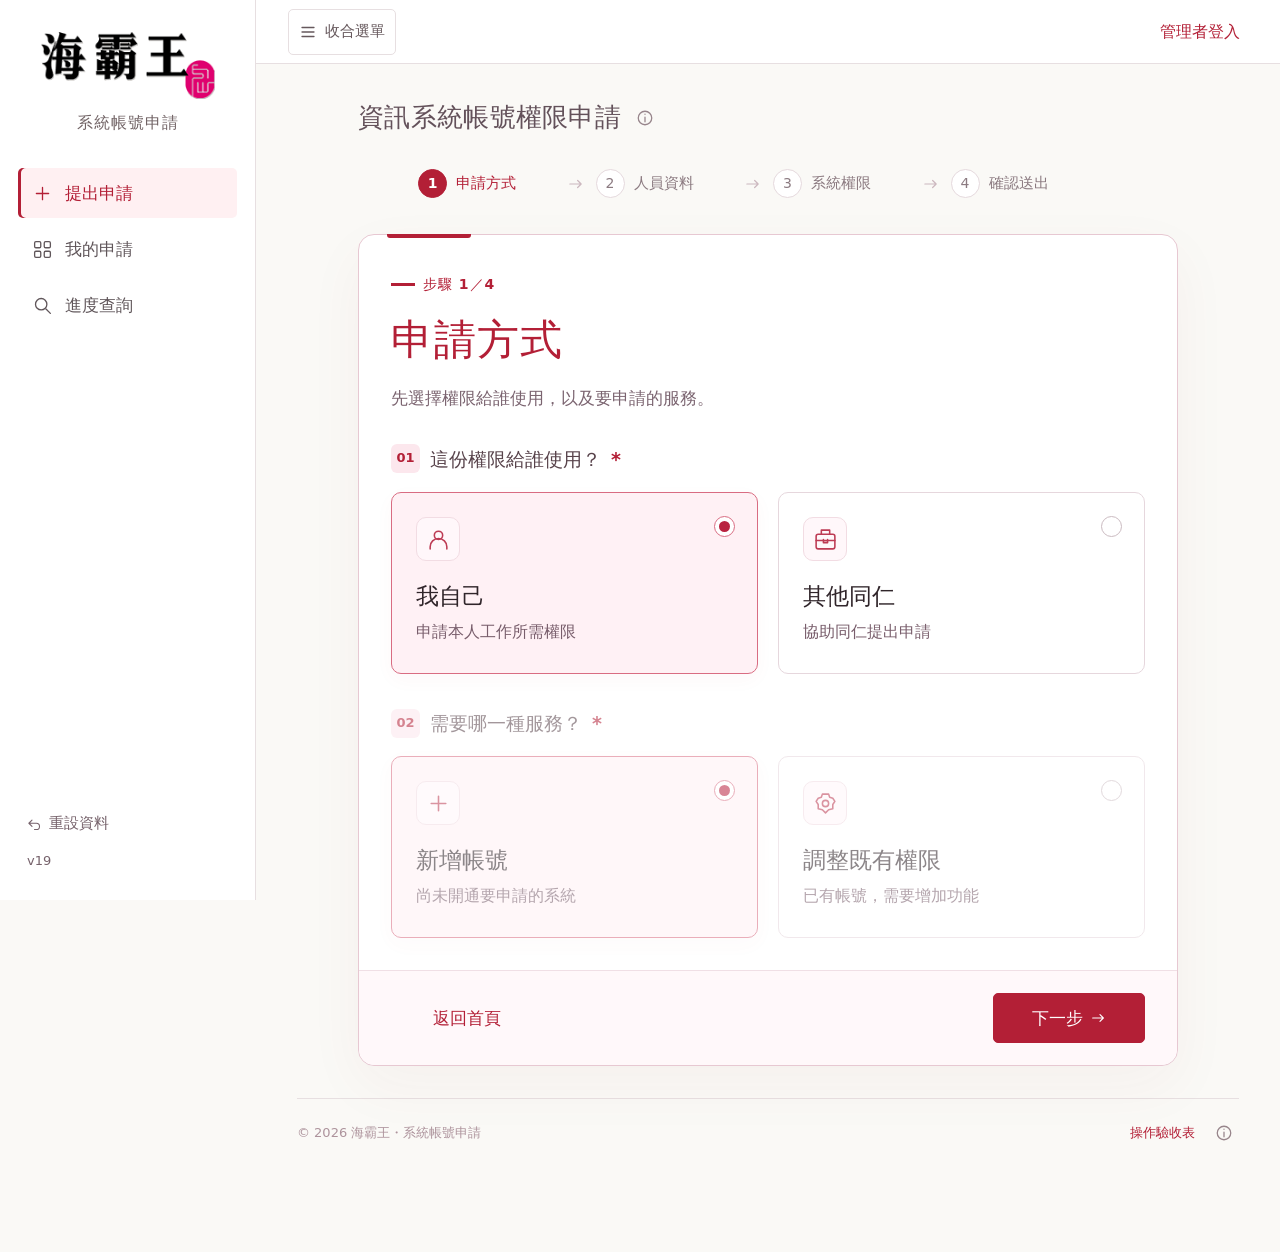
==== commit 0a9dc82f: "Publish application-first large-type design with two-by-two cards" ====
--- a/demo/index.html
+++ b/demo/index.html
@@ -13,11 +13,12 @@
   <link rel="stylesheet" href="./assets/portal.css?v=20261023-wizard">
   <link rel="stylesheet" href="./assets/compact.css?v=20261023-wizard">
   <link rel="stylesheet" href="./assets/wizard.css?v=20261023-wizard">
-  <link rel="stylesheet" href="./assets/material.css?v=20261023-red">
-  <meta name="hpw-demo-version" content="v19-red-20261023">
+  <link rel="stylesheet" href="./assets/material.css?v=20261027-entry">
+  <link rel="stylesheet" href="./assets/entry.css?v=20261027-entry">
+  <meta name="hpw-demo-version" content="v19-entry-20261027">
   <script src="./assets/masters.js?v=20261023-wizard" defer></script>
-  <script src="./assets/wizard.js?v=20261023-red" defer></script>
-  <script src="./assets/app.js?v=20261023-red" defer></script>
+  <script src="./assets/wizard.js?v=20261027-entry" defer></script>
+  <script src="./assets/app.js?v=20261027-entry" defer></script>
 </head>
 <body>
   <a class="skip-link" href="#main">跳到主要內容</a>
--- a/demo/assets/entry.css
+++ b/demo/assets/entry.css
@@ -0,0 +1,167 @@
+/* Application-first: larger typography, red chapter accents and a two-by-two grid. */
+:root { --accent:#b31f36; --blue:var(--accent); --ink:#30252a; --muted:#76626b; }
+body { font-size:18px; line-height:1.7; }
+.sidebar { padding-top:32px; }
+.brand-caption { font-size:16px; }
+.nav-item { font-size:17px; min-height:50px; gap:12px; }
+.nav-item svg { width:21px; height:21px; }
+.nav-label { font-size:15px; }
+.reset-link { font-size:15px; }
+.version { font-size:13px; }
+.menu-label { font-size:15px; }
+.mobile-menu { height:46px; }
+.breadcrumbs,.topbar-search input,.role-switch select { font-size:16px; }
+.role-switch label { font-size:13px; }
+.page-heading h1 { font-size:30px; line-height:1.5; }
+.content { padding-top:34px; }
+.btn,.chip-button { font-size:16px; min-height:46px; padding:10px 16px; }
+.btn.small { font-size:15px; min-height:40px; }
+.help-trigger { width:30px; height:30px; }
+.help-trigger svg { width:18px; height:18px; }
+.help-tooltip { font-size:15px; line-height:1.7; width:280px; }
+.home-service h2 { font-size:22px; }
+.home-service p,.home-notice-body p { font-size:16px; }
+.panel-head h2 { font-size:20px; }
+.panel-head p,.notice,.field-help { font-size:15px; }
+.form-layout { max-width:940px; }
+.wizard-steps { width:min(100%,700px); max-width:700px; margin:0 auto 30px; }
+.wizard-steps li { font-size:15px; gap:9px; }
+.wizard-steps .process-number { width:29px; height:29px; font-size:14px; }
+.wizard-steps .process-arrow { right:2px; }
+.wizard-panel { background:#fff; border:1px solid #ecdde2; border-radius:16px; box-shadow:0 16px 50px #79233907; }
+.wizard-section { padding:30px 32px 32px; }
+.wizard-kicker { display:inline-flex; align-items:center; gap:8px; font-size:14px; font-weight:650; letter-spacing:1px; margin-bottom:16px; }
+.wizard-kicker::before { content:""; width:24px; height:3px; background:var(--accent); }
+.wizard-section h2 { font-size:32px; font-weight:750; margin-bottom:14px; }
+.wizard-section h3 { font-size:22px; }
+.section-intro,.selection-hint { font-size:17px; line-height:1.8; }
+.application-entry .page-heading { max-width:820px; margin-inline:auto; }
+.application-entry .page-heading h1 { font-size:26px; color:#63515a; }
+.application-entry .form-layout { max-width:820px; }
+.application-entry .wizard-panel { position:relative; border-color:#e7c8d2; box-shadow:0 20px 60px #8d23370b; }
+.application-entry .wizard-panel::before { content:""; position:absolute; top:-1px; left:28px; width:84px; height:4px; background:var(--accent); border-radius:0 0 3px 3px; }
+.application-entry .wizard-section h2 { font-size:42px; font-weight:800; color:var(--accent); letter-spacing:1px; line-height:1.35; }
+.application-entry .section-intro { color:#7b6470; margin-bottom:28px; }
+.choice-layout { display:grid; grid-template-columns:1fr; max-width:none; gap:34px; margin-top:30px; }
+.choice-field,.choice-field+.choice-field { margin:0; }
+.choice-field legend { display:flex; align-items:center; gap:10px; font-size:19px; font-weight:650; line-height:1.6; margin-bottom:18px; }
+.question-number { display:inline-grid; place-items:center; width:29px; height:29px; flex-shrink:0; border-radius:6px; color:var(--accent); background:#fce7ed; font-size:13px; font-weight:700; font-variant-numeric:tabular-nums; }
+.choice-options { grid-template-columns:repeat(2,minmax(0,1fr)); gap:20px; }
+.choice-options label { min-height:182px; padding:24px; border:1px solid #e6d7dd; border-radius:10px; gap:18px; }
+.choice-options label:has(input:checked) { background:#fff1f5; border-color:#d96c82; box-shadow:0 6px 20px #b3263808; }
+.choice-symbol { width:44px; height:44px; border-radius:10px; background:#fff7fa; }
+.choice-symbol svg { width:25px; height:25px; }
+.choice-options strong { font-size:23px; line-height:1.5; font-weight:700; }
+.choice-options small { color:#795e6c; font-size:16px; line-height:1.65; margin-top:5px; }
+.choice-options input { width:21px; height:21px; top:23px; right:22px; }
+.choice-options input::before { width:11px; height:11px; background:#b92340; }
+.account-definition { padding:18px 20px; font-size:16px; }
+.account-definition p { font-size:15px; line-height:1.8; }
+.field { font-size:18px; gap:10px; }
+.field input,.field select,.field textarea,.lookup-input,
+.wizard-panel .field input,.wizard-panel .field select,.wizard-panel .field textarea { font-size:18px; min-height:52px; padding:12px 14px; }
+.wizard-panel .field input::placeholder,.wizard-panel .field textarea::placeholder { font-size:16px; }
+.field-meta { font-size:14px; color:#8b737d; line-height:1.6; }
+.optional-label { font-size:14px; }
+.form-grid { gap:26px 24px; }
+.wizard-actions { padding:22px 32px; background:#fff8fa; border-color:#f0dfe5; border-radius:0 0 16px 16px; }
+.wizard-actions>.btn,.wizard-actions>.btn:last-child { min-height:50px; width:152px; min-width:152px; font-size:17px; }
+.system-name { font-size:19px; }
+.system-choice .system-copy small { font-size:15px; }
+.system-code { font-size:13px; }
+.role-heading,.role-heading>span,.selection-count { font-size:15px; }
+.role-options label,.company-options label { font-size:17px; min-height:44px; }
+input[type=checkbox] { width:19px; height:19px; }
+.review-grid dt { font-size:16px; }
+.review-grid dd,.review-systems strong { font-size:18px; }
+.review-systems p,.review-description { font-size:16px; }
+.review-confirm { font-size:17px; }
+.focus-section { opacity:1; transition:opacity 260ms ease; }
+.focus-section[data-focus-state=upcoming] { opacity:.55; }
+.focus-section:focus-within,.focus-section:hover { opacity:1; }
+.focus-section[data-focus-state=active] { opacity:1; }
+.filter,.manager-tabs button,.settings-tabs [role=tab] { font-size:16px; }
+table,td,td strong,.request-link { font-size:16px; }
+th,td small,.table-footer,.badge,.system-tag { font-size:14px; }
+.lookup-panel h2,.case-summary h2,.master-content h2,.master-content h3 { font-size:23px; }
+.lookup-panel>p,.master-content>p,.master-checkbox,.detail-grid dd { font-size:17px; }
+.detail-grid dt { font-size:15px; }
+.master-add summary { font-size:18px; }
+.stat-top,.stat-caption,.stat-bottom small { font-size:15px; }
+.stat-number { font-size:34px; }
+.login-panel h2 { font-size:27px; }
+.login-panel>p,.demo-roles .btn { font-size:17px; }
+.page-footer { font-size:13px; }
+@media(min-width:761px) {
+  .sidebar-collapsed .nav-item>span { font-size:14px; }
+  .sidebar-collapsed .nav-item { min-height:78px; }
+  .sidebar-collapsed .reset-link { font-size:13px; }
+}
+@media(min-width:761px) and (max-width:1100px) {
+  .sidebar { padding-inline:12px; }
+  .sidebar .nav-item { font-size:16px; padding-inline:8px; gap:8px; }
+  .sidebar .nav-item svg { width:18px; height:18px; }
+  .brand-caption { font-size:14px; }
+  .topbar { padding-inline:16px; gap:10px; }
+  .topbar-search { display:none; }
+  .role-switch select { max-width:130px; }
+  .wizard-section { padding:28px 24px; }
+  .choice-options label { padding:22px 18px; }
+  .choice-options strong { font-size:21px; }
+  .choice-options small { font-size:15px; }
+}
+@media(max-width:760px) {
+  body { font-size:17px; }
+  .content { padding:24px 14px; }
+  .menu-label { font-size:14px; }
+  .mobile-menu { padding-inline:8px; min-height:46px; }
+  .mobile-brand img { width:80px; }
+  .admin-login-shortcut { font-size:14px; padding-inline:8px; }
+  .logout-button { font-size:16px; }
+  .page-heading h1,.application-entry .page-heading h1 { font-size:22px; line-height:1.6; }
+  .wizard-steps { margin-bottom:24px; }
+  .wizard-steps li { flex-direction:column; justify-content:flex-start; padding:4px 1px; gap:7px; font-size:12px; line-height:1.5; text-align:center; }
+  .wizard-steps .process-number { width:27px; height:27px; font-size:13px; }
+  .wizard-steps .process-arrow { top:17px; right:-5px; }
+  .wizard-steps .process-arrow svg { width:13px; }
+  .wizard-panel { border-radius:12px; }
+  .wizard-section { padding:26px 18px; }
+  .wizard-kicker { font-size:14px; }
+  .wizard-section h2 { font-size:29px; }
+  .application-entry .wizard-section h2 { font-size:36px; }
+  .section-intro,.selection-hint { font-size:16px; }
+  .choice-layout { gap:30px; margin-top:26px; }
+  .choice-field legend { gap:7px; font-size:17px; margin-bottom:16px; }
+  .question-number { width:25px; height:25px; font-size:12px; }
+  .choice-options { gap:12px; }
+  .choice-options label { min-height:190px; padding:18px 12px; gap:16px; }
+  .choice-options strong { font-size:20px; }
+  .choice-options small { font-size:14px; }
+  .choice-symbol { width:36px; height:36px; }
+  .choice-symbol svg { width:22px; height:22px; }
+  .choice-options input { top:18px; right:11px; width:20px; height:20px; }
+  .choice-options input::before { width:10px; height:10px; }
+  .field { font-size:17px; }
+  .wizard-panel .field input,.wizard-panel .field select,.wizard-panel .field textarea { font-size:18px; }
+  .wizard-panel .field input::placeholder,.wizard-panel .field textarea::placeholder { font-size:16px; }
+  .field-meta { font-size:14px; }
+  .focus-section { padding-block:0 16px; }
+  .choice-field.focus-section { padding-block:0; }
+  .wizard-actions { padding:20px 18px; gap:12px; border-radius:0 0 12px 12px; }
+  .wizard-actions>.btn,.wizard-actions>.btn:last-child { width:calc((100% - 12px)/2); min-width:0; font-size:16px; min-height:50px; padding-inline:8px; }
+  .account-definition { font-size:15px; padding:16px; }
+  .account-definition p { font-size:14px; }
+  .role-options label { font-size:16px; }
+  .system-name { font-size:18px; }
+  .system-choice .system-copy small { font-size:14px; }
+  .review-grid dd { font-size:18px; }
+  .review-confirm { font-size:16px; }
+  .home-service p,.home-notice-body p { font-size:16px; }
+  .page-footer { font-size:13px; }
+}
+@media(prefers-reduced-motion:reduce) { .focus-section { transition:none; } }
+@media print { .focus-section[data-focus-state=upcoming] { opacity:1; } }
+/* Anchor heading explanations inside the content column at every text size. */
+.page-heading { position:relative; }
+.page-heading .heading-title .help-wrap { position:static; }
+.page-heading .heading-title .help-tooltip { left:0; right:auto; top:calc(100% + 8px); }
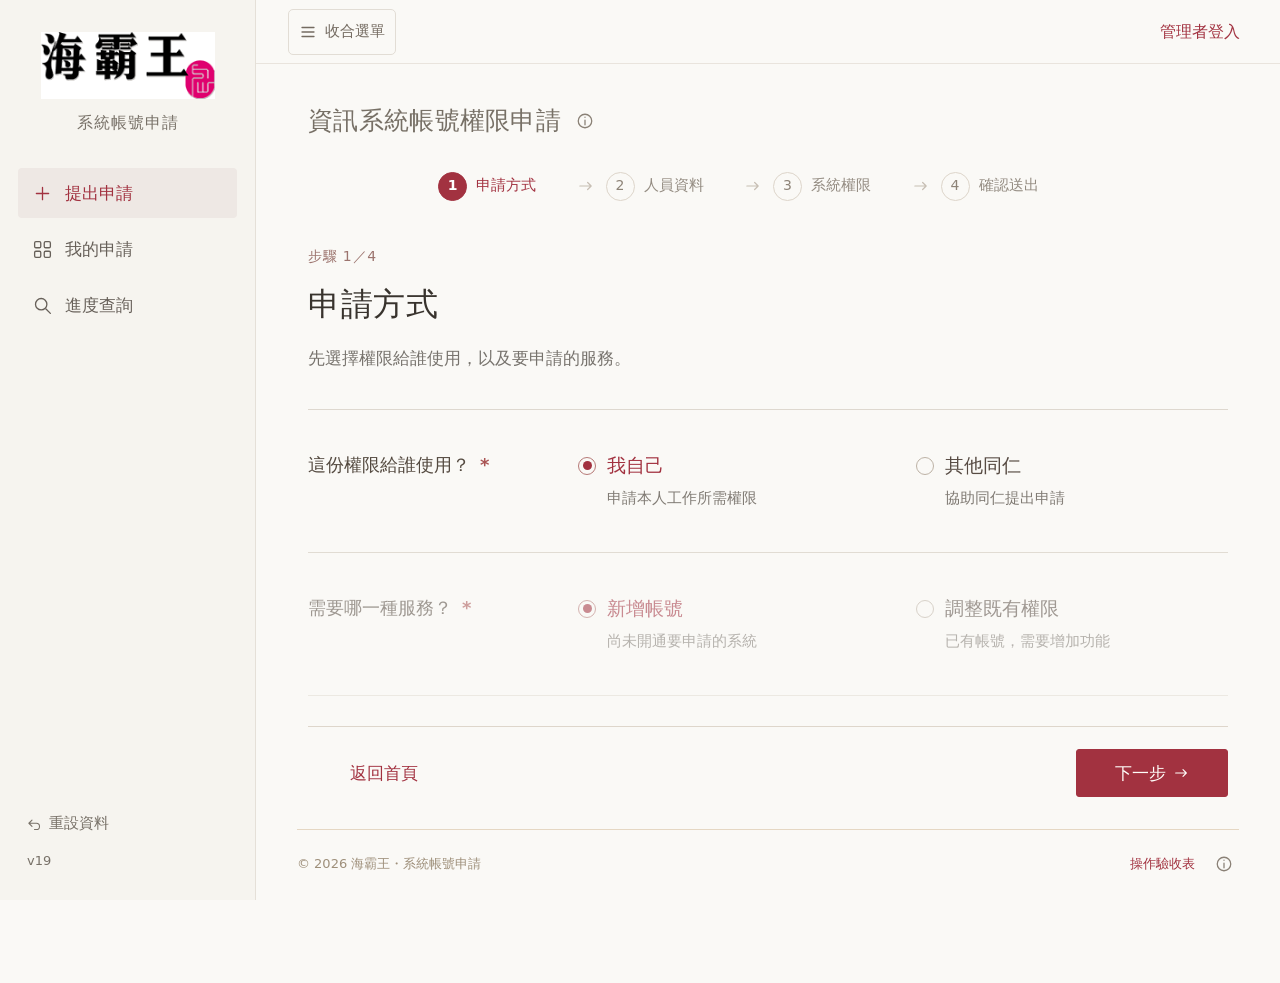
==== commit 337689a1: "Publish quiet minimalist application form" ====
--- a/demo/index.html
+++ b/demo/index.html
@@ -3,7 +3,7 @@
 <head>
   <meta charset="utf-8">
   <meta name="viewport" content="width=device-width, initial-scale=1">
-  <meta name="theme-color" content="#b32638">
+  <meta name="theme-color" content="#a23240">
   <meta name="description" content="系統帳號與權限申請平台，提供申請、進度查詢、補件及案件處理。">
   <meta name="referrer" content="no-referrer">
   <meta http-equiv="Content-Security-Policy" content="default-src 'self'; script-src 'self'; style-src 'self' 'unsafe-inline'; img-src 'self' data:; font-src 'self'; connect-src 'none'; object-src 'none'; base-uri 'self'; form-action 'none'">
@@ -13,12 +13,12 @@
   <link rel="stylesheet" href="./assets/portal.css?v=20261023-wizard">
   <link rel="stylesheet" href="./assets/compact.css?v=20261023-wizard">
   <link rel="stylesheet" href="./assets/wizard.css?v=20261023-wizard">
-  <link rel="stylesheet" href="./assets/material.css?v=20261027-entry">
-  <link rel="stylesheet" href="./assets/entry.css?v=20261027-entry">
-  <meta name="hpw-demo-version" content="v19-entry-20261027">
+  <link rel="stylesheet" href="./assets/material.css?v=20261027-minimal">
+  <link rel="stylesheet" href="./assets/entry.css?v=20261027-minimal">
+  <meta name="hpw-demo-version" content="v19-minimal-20261027">
   <script src="./assets/masters.js?v=20261023-wizard" defer></script>
-  <script src="./assets/wizard.js?v=20261027-entry" defer></script>
-  <script src="./assets/app.js?v=20261027-entry" defer></script>
+  <script src="./assets/wizard.js?v=20261027-minimal" defer></script>
+  <script src="./assets/app.js?v=20261027-minimal" defer></script>
 </head>
 <body>
   <a class="skip-link" href="#main">跳到主要內容</a>
--- a/demo/assets/entry.css
+++ b/demo/assets/entry.css
@@ -165,3 +165,112 @@
 .page-heading { position:relative; }
 .page-heading .heading-title .help-wrap { position:static; }
 .page-heading .heading-title .help-tooltip { left:0; right:auto; top:calc(100% + 8px); }
+/* Chosen direction B: a quiet form, neutral rules, and compact text choices. */
+:root { --canvas:#faf9f6; --accent:#a23240; --blue:var(--accent); --ink:#373430; --muted:#77716a; --border:#e1ddd6; }
+body { color:var(--ink); }
+.sidebar { background:#f6f4ef; border-right-color:#e5e0d8; }
+.nav-item { color:#676059; border:0; border-radius:4px; }
+.nav-item.active { color:var(--accent); background:#eee8e4; box-shadow:none; border:0; border-radius:4px; }
+.nav-item.active::before,.nav-item.active::after { content:none; }
+.nav-item:hover { color:var(--accent); background:#f0ece7; }
+.brand-caption,.nav-label,.reset-link,.version { color:#787168; }
+.topbar { background:var(--canvas); border-bottom-color:#e9e4dd; }
+.mobile-menu { background:transparent; border-color:#e2ddd5; color:#746b61; }
+.avatar { color:var(--accent); background:#f0e8e4; }
+.content { padding-top:38px; }
+.page-heading,.application-entry .page-heading { max-width:920px; margin:0 auto 26px; }
+.page-heading h1,.application-entry .page-heading h1 { color:#777066; font-size:25px; font-weight:550; letter-spacing:.3px; }
+.form-layout,.application-entry .form-layout { max-width:920px; }
+.wizard-steps { max-width:660px; margin:0 auto 38px; }
+.wizard-steps li:not(.current):not(.done) { color:#948c82; }
+.wizard-steps .process-number { color:#8d8377; background:transparent; border-color:#ddd5ca; }
+.wizard-steps .current .process-number { color:#fff; border-color:var(--accent); background:var(--accent); }
+.wizard-steps .done .process-number { color:var(--accent); background:#efe6e0; border-color:#efe6e0; }
+.wizard-steps .process-arrow { color:#c7bfb4; }
+.wizard-panel,.application-entry .wizard-panel { position:static; background:transparent; border:0; border-radius:0; box-shadow:none; overflow:visible; }
+.application-entry .wizard-panel::before,.wizard-kicker::before { content:none; }
+.wizard-section { padding:0 0 30px; }
+.wizard-kicker { display:block; color:#9c746e; font-size:14px; font-weight:500; letter-spacing:.8px; margin-bottom:12px; }
+.wizard-section h2,.application-entry .wizard-section h2 { color:#38332d; font-size:32px; font-weight:650; letter-spacing:.5px; line-height:1.5; margin-bottom:14px; }
+.section-intro,.application-entry .section-intro,.selection-hint { color:#77736d; font-size:17px; line-height:1.9; margin-bottom:30px; }
+.choice-layout { display:block; margin-top:34px; border-top:1px solid #ded8cf; }
+.choice-field,.choice-field+.choice-field { display:flow-root; min-width:0; width:100%; margin:0; padding:30px 0; border:0; border-bottom:1px solid #e1dcd3; }
+.choice-field legend { float:left; width:245px; max-width:100%; padding:10px 20px 0 0; margin:0; color:#544a40; font-size:18px; font-weight:550; line-height:1.7; }
+.choice-options { display:grid; grid-template-columns:repeat(2,minmax(0,1fr)); gap:20px; margin:0 0 0 265px; }
+.choice-options label { display:flex; position:relative; flex-direction:row; align-items:flex-start; justify-content:flex-start; gap:11px; min-width:0; min-height:76px; padding:10px 5px; border:0; border-radius:4px; background:transparent; box-shadow:none; transition:background-color 180ms ease,color 180ms ease; }
+.choice-options label:has(input:checked) { background:transparent; border:0; box-shadow:none; color:var(--accent); }
+.choice-options label:hover { transform:none; border:0; box-shadow:none; background:#f1ede7; }
+.choice-options label:has(input:focus-visible) { outline:2px solid #b27470; outline-offset:3px; }
+.choice-copy { flex:1; min-width:0; }
+.choice-options strong { font-size:19px; line-height:1.6; color:#574b43; font-weight:550; }
+.choice-options label:has(input:checked) strong { color:var(--accent); }
+.choice-options small { font-size:15px; line-height:1.8; color:#807b74; margin-top:5px; }
+.choice-options input { position:static; display:grid; margin:7px 0 0; width:18px; height:18px; border:1px solid #bdb2a5; background:transparent; }
+.choice-options input:checked { background:transparent; border-color:#b67977; }
+.choice-options input::before { width:9px; height:9px; background:var(--accent); }
+.account-definition { margin-top:24px; background:#f2eee7; border:0; border-radius:0; color:#746e66; padding:16px 20px; }
+.account-definition strong { color:#655e56; font-weight:550; }
+.account-definition p { color:#878077; }
+.required { color:#aa5554; }
+.field { color:#635d56; }
+.field input,.field select,.field textarea,.lookup-input,
+.wizard-panel .field input,.wizard-panel .field select,.wizard-panel .field textarea { background:#fffefa; border-color:#d9d0c4; border-radius:3px; box-shadow:none; }
+.wizard-panel .field input::placeholder,.wizard-panel .field textarea::placeholder { color:#958d83; }
+.wizard-panel .field input[readonly] { color:#7c756c; background:#f0ece5; }
+.field-meta,.optional-label,.field-help { color:#898177; }
+.wizard-section h3 { color:#5e574e; border-color:#e2d8ca; }
+.wizard-actions { padding:22px 0 0; border-top:1px solid #ded6cb; border-radius:0; background:transparent; }
+.wizard-actions>.btn,.wizard-actions>.btn:last-child { min-height:48px; border-radius:3px; }
+.btn,.chip-button { border-color:#ded3c5; border-radius:3px; color:#655d53; background:#fffefa; box-shadow:none; }
+.btn.primary { color:#fffefa; background:var(--accent); border-color:var(--accent); }
+.btn.primary:hover { background:#8e2935; border-color:#8e2935; transform:none; }
+.btn.text { color:var(--accent); background:transparent; }
+.btn.text:hover { background:#f0e8de; }
+.panel { border-color:#e1d5c5; border-radius:5px; box-shadow:none; background:#fffefa; }
+.help-trigger { color:#8a8176; }
+.help-trigger:hover { color:var(--accent); background:#eee5da; }
+.help-tooltip { background:#3d3831; }
+.system-card { background:transparent; border:0; border-bottom:1px solid #dfd2c1; border-radius:0; padding:22px 0; margin-bottom:0; }
+.system-card.selected { background:transparent; border-color:#dfd2c1; }
+.system-choice .system-copy small,.role-heading,.role-heading>span,.selection-count { color:#80766a; }
+.system-code { color:#8b6f68; background:#eee5d8; border-radius:2px; }
+.role-heading { border-color:#e2d2bd; }
+.role-options label,.company-options label { color:#6c6357; }
+.review-grid dt { color:#8d8172; }
+.review-grid dd,.review-systems strong { color:#514a40; }
+.review-systems>div { background:#f2eee7; border:0; border-radius:2px; }
+.review-systems p,.review-description { color:#857a6a; }
+.review-confirm { background:#f2ebe2; border-color:#e2ccb0; border-radius:3px; color:#736354; }
+.filter.active,.pagination .active,.settings-tabs [role=tab][aria-selected=true],.manager-tabs button.active { background:#eee6dd; color:var(--accent); border-color:#bd8e70; }
+th { background:#f1eee7; color:#897b67; }
+td,.table-footer,.stat-caption,.stat-top,.stat-bottom small { color:#7c705f; }
+td strong,.stat-number,.detail-grid dd { color:#51483b; }
+.system-tag { color:#897760; background:#f3eee5; border-color:#e4d1b4; }
+.notice,.action-banner { background:#f1e9df; border-color:#e2c8a2; }
+.action-banner p,.notice { color:#85725a; }
+.page-footer { border-color:#e5d7c3; color:#9e8f7a; }
+@media(min-width:761px) and (max-width:1100px) {
+  .choice-field legend { width:220px; font-size:17px; }
+  .choice-options { margin-left:230px; gap:10px; }
+  .choice-options strong { font-size:18px; }
+  .choice-options small { font-size:14px; }
+}
+@media(max-width:760px) {
+  .content { padding-top:28px; }
+  .page-heading h1,.application-entry .page-heading h1 { font-size:21px; }
+  .wizard-steps { margin-bottom:30px; }
+  .wizard-panel,.application-entry .wizard-panel { min-height:0; }
+  .wizard-section { padding:0 0 26px; }
+  .wizard-section h2,.application-entry .wizard-section h2 { font-size:29px; }
+  .section-intro,.application-entry .section-intro { font-size:16px; margin-bottom:26px; }
+  .choice-layout { margin-top:28px; }
+  .choice-field,.choice-field+.choice-field { padding:24px 0; }
+  .choice-field legend { float:left; width:100%; padding:0; margin:0 0 16px; font-size:17px; }
+  .choice-options { clear:both; margin-left:0; gap:14px; }
+  .choice-options label { min-height:78px; padding:8px 3px; gap:8px; }
+  .choice-options strong { font-size:18px; }
+  .choice-options small { font-size:14px; }
+  .choice-options input { margin-top:6px; width:18px; height:18px; }
+  .wizard-actions { padding-top:20px; }
+  .system-card { padding-block:20px; }
+}
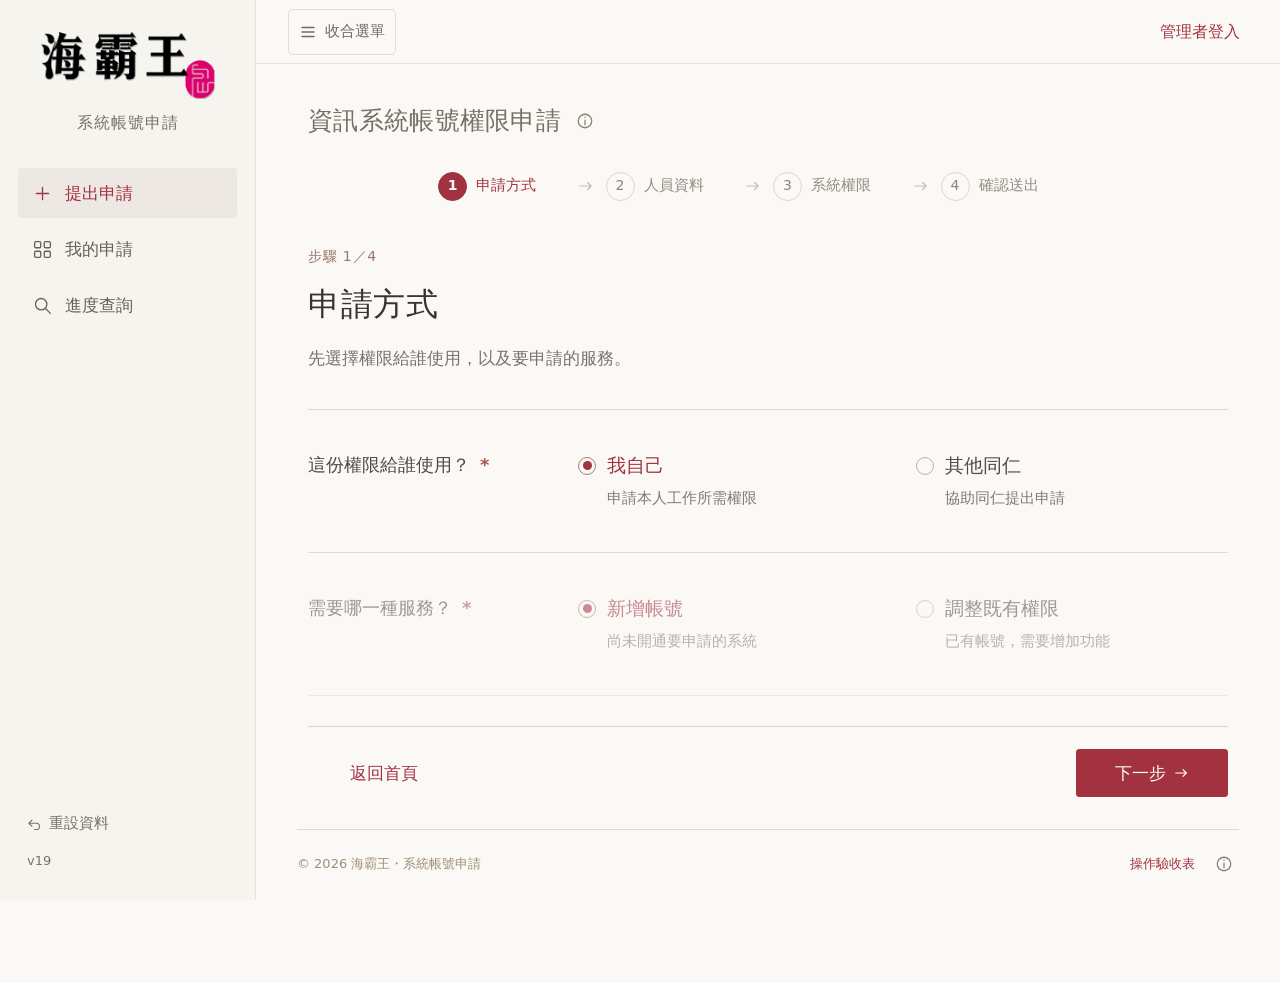
==== commit 110611cc: "Remove white logo background" ====
--- a/demo/index.html
+++ b/demo/index.html
@@ -10,15 +10,16 @@
   <title>權限申請平台</title>
   <link rel="icon" href="./assets/favicon.svg" type="image/svg+xml">
   <link rel="stylesheet" href="./assets/style.css">
-  <link rel="stylesheet" href="./assets/portal.css?v=20261023-wizard">
+  <link rel="stylesheet" href="./assets/portal.css?v=20261027-transparent-logo">
   <link rel="stylesheet" href="./assets/compact.css?v=20261023-wizard">
   <link rel="stylesheet" href="./assets/wizard.css?v=20261023-wizard">
-  <link rel="stylesheet" href="./assets/material.css?v=20261027-minimal">
-  <link rel="stylesheet" href="./assets/entry.css?v=20261027-minimal">
-  <meta name="hpw-demo-version" content="v19-minimal-20261027">
+  <link rel="stylesheet" href="./assets/material.css?v=20261027-department">
+  <link rel="stylesheet" href="./assets/entry.css?v=20261027-department">
+  <meta name="hpw-demo-version" content="v19-transparent-logo-20261027">
+  <script src="./assets/organization.js?v=20261027-department" defer></script>
   <script src="./assets/masters.js?v=20261023-wizard" defer></script>
-  <script src="./assets/wizard.js?v=20261027-minimal" defer></script>
-  <script src="./assets/app.js?v=20261027-minimal" defer></script>
+  <script src="./assets/wizard.js?v=20261027-department" defer></script>
+  <script src="./assets/app.js?v=20261027-logo" defer></script>
 </head>
 <body>
   <a class="skip-link" href="#main">跳到主要內容</a>
--- a/demo/assets/portal.css
+++ b/demo/assets/portal.css
@@ -20,7 +20,7 @@
 .brand small { color: #5b6576; font-size: 14px; letter-spacing: 1px; }
 .brand strong { font-size: 20px; }
 .brand { flex-direction: column; align-items: center; gap: 10px; padding: 0 0 24px; }
-.company-logo { display: block; width: 205px; max-width: 100%; height: auto; object-fit: contain; background: #fff; }
+.company-logo { display: block; width: 205px; max-width: 100%; height: auto; object-fit: contain; background: transparent; }
 .brand-caption { color: #465267; font-size: 17px; letter-spacing: 1px; }
 .mobile-brand { display: none; }
 .nav-label { color: #596477; font-size: 14px; letter-spacing: 0; }
--- a/demo/assets/entry.css
+++ b/demo/assets/entry.css
@@ -274,3 +274,4 @@
   .wizard-actions { padding-top:20px; }
   .system-card { padding-block:20px; }
 }
+.org-field{position:relative;min-width:0}.org-field input[aria-expanded=true]{border-color:var(--accent)}.org-options{position:absolute;top:92px;left:0;right:0;z-index:80;max-height:240px;overflow:auto;background:#fffefa;border:1px solid #d9d0c4;border-radius:4px;box-shadow:0 6px 20px #30252a12;padding:5px}.org-options button{display:block;width:100%;text-align:left;border:0;background:transparent;color:#574b43;padding:10px 12px;font-size:17px;min-height:44px;cursor:pointer}.org-options button:hover,.org-options button[aria-selected=true]{background:#f0e8e4;color:var(--accent)}.org-empty{display:block;padding:12px;font-size:15px;color:#777}.org-field .field-meta{font-size:13px}
